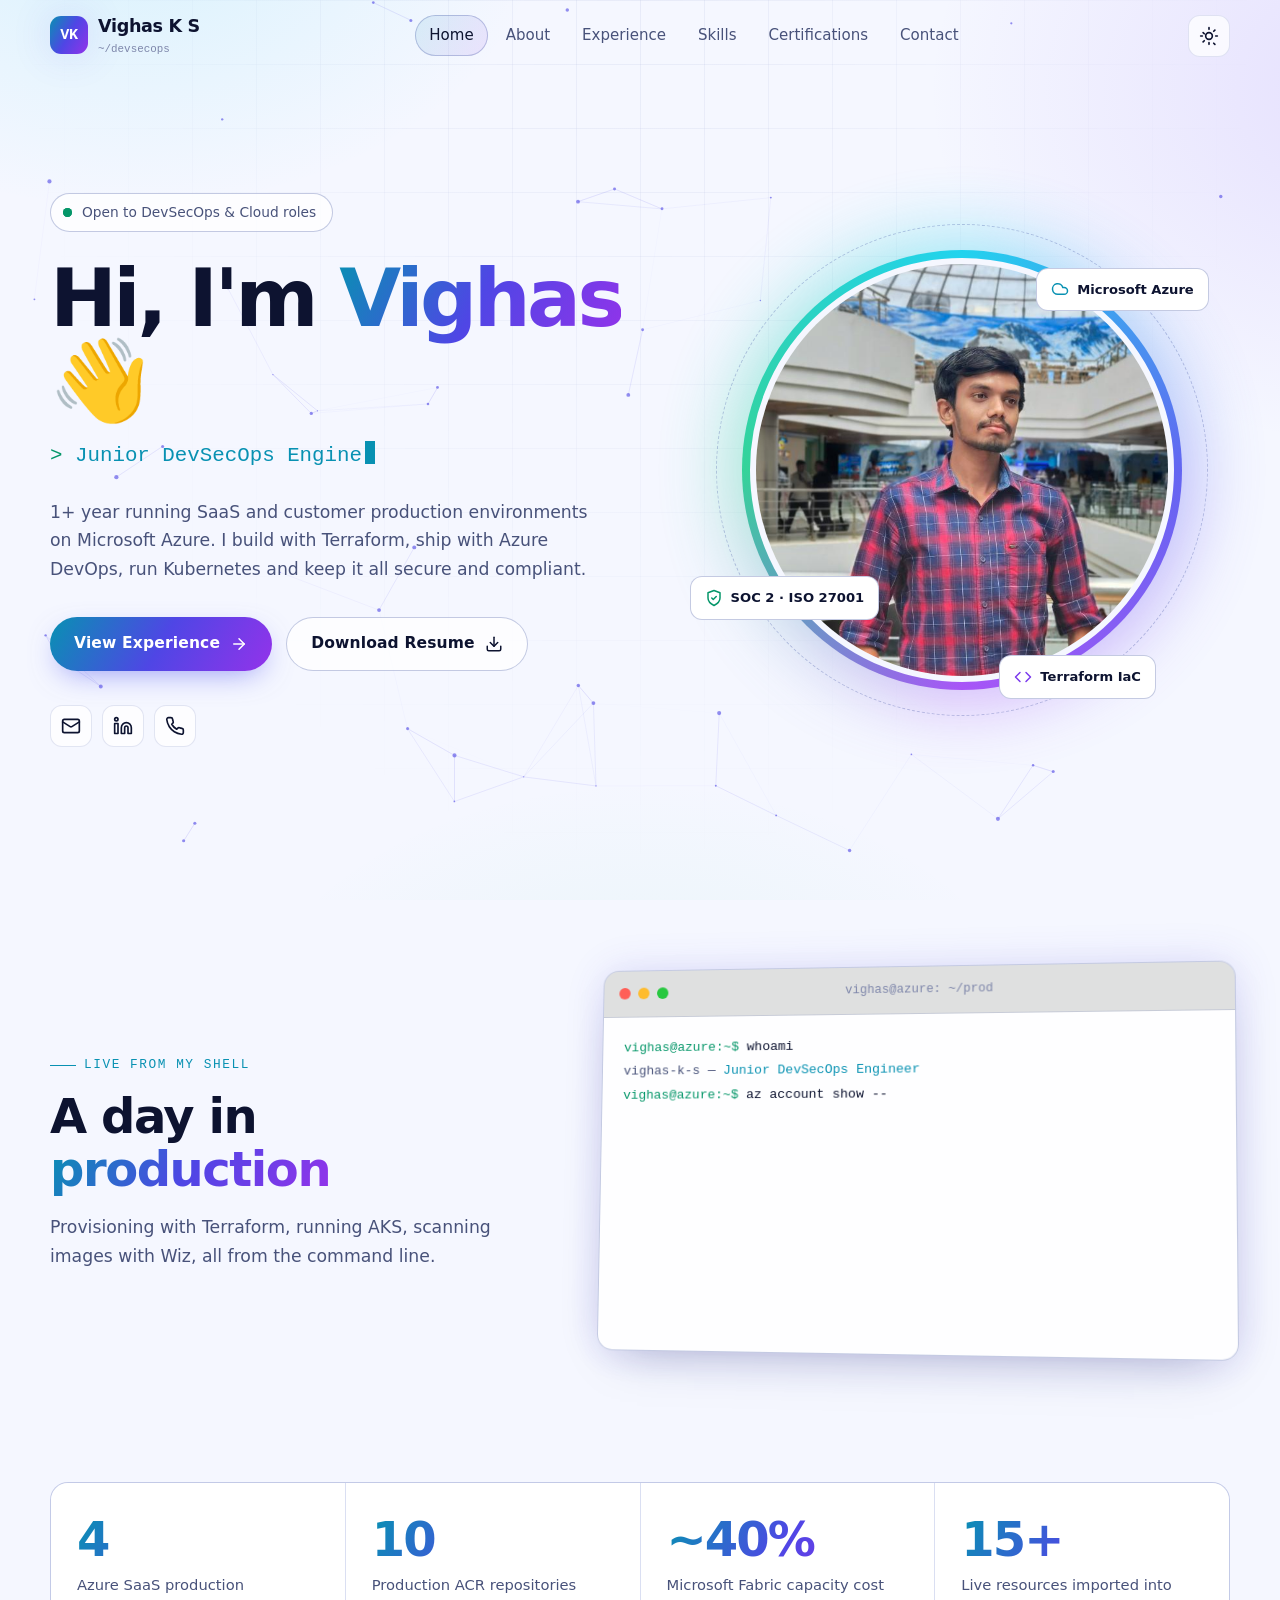
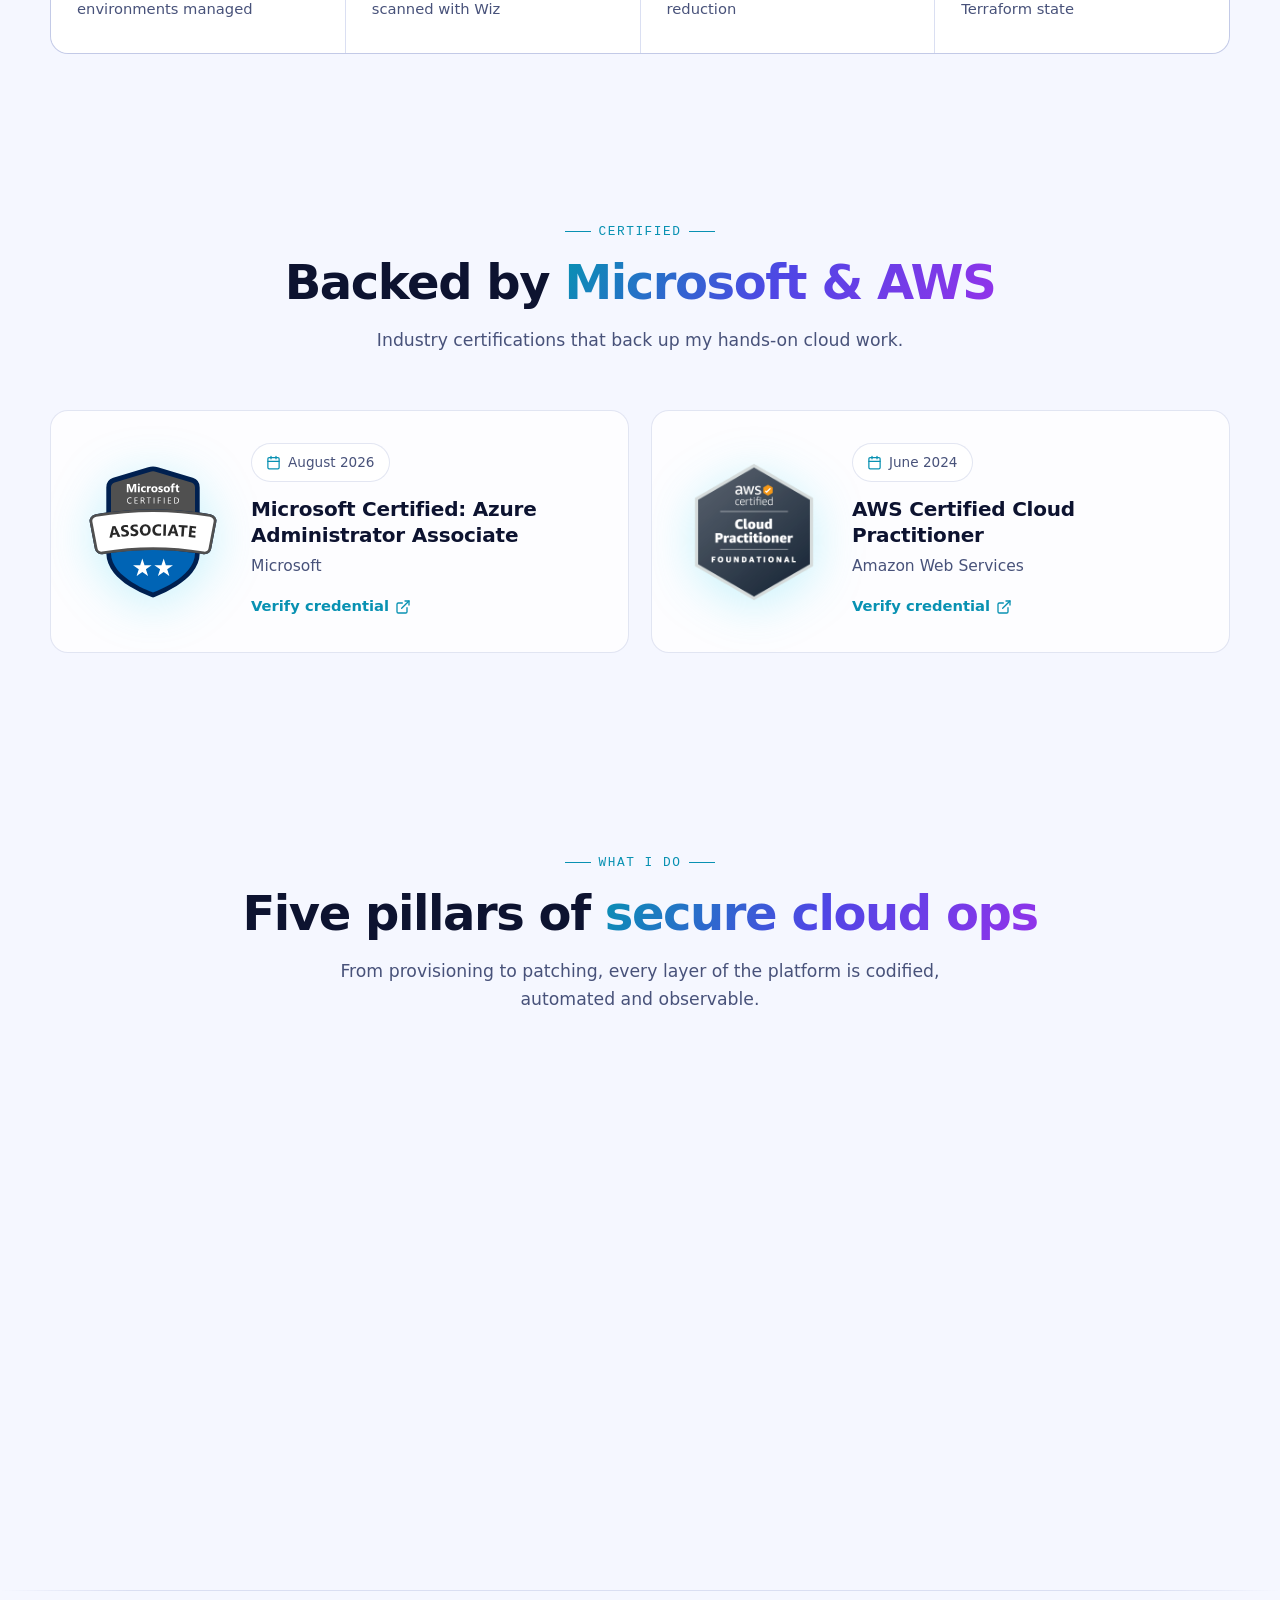
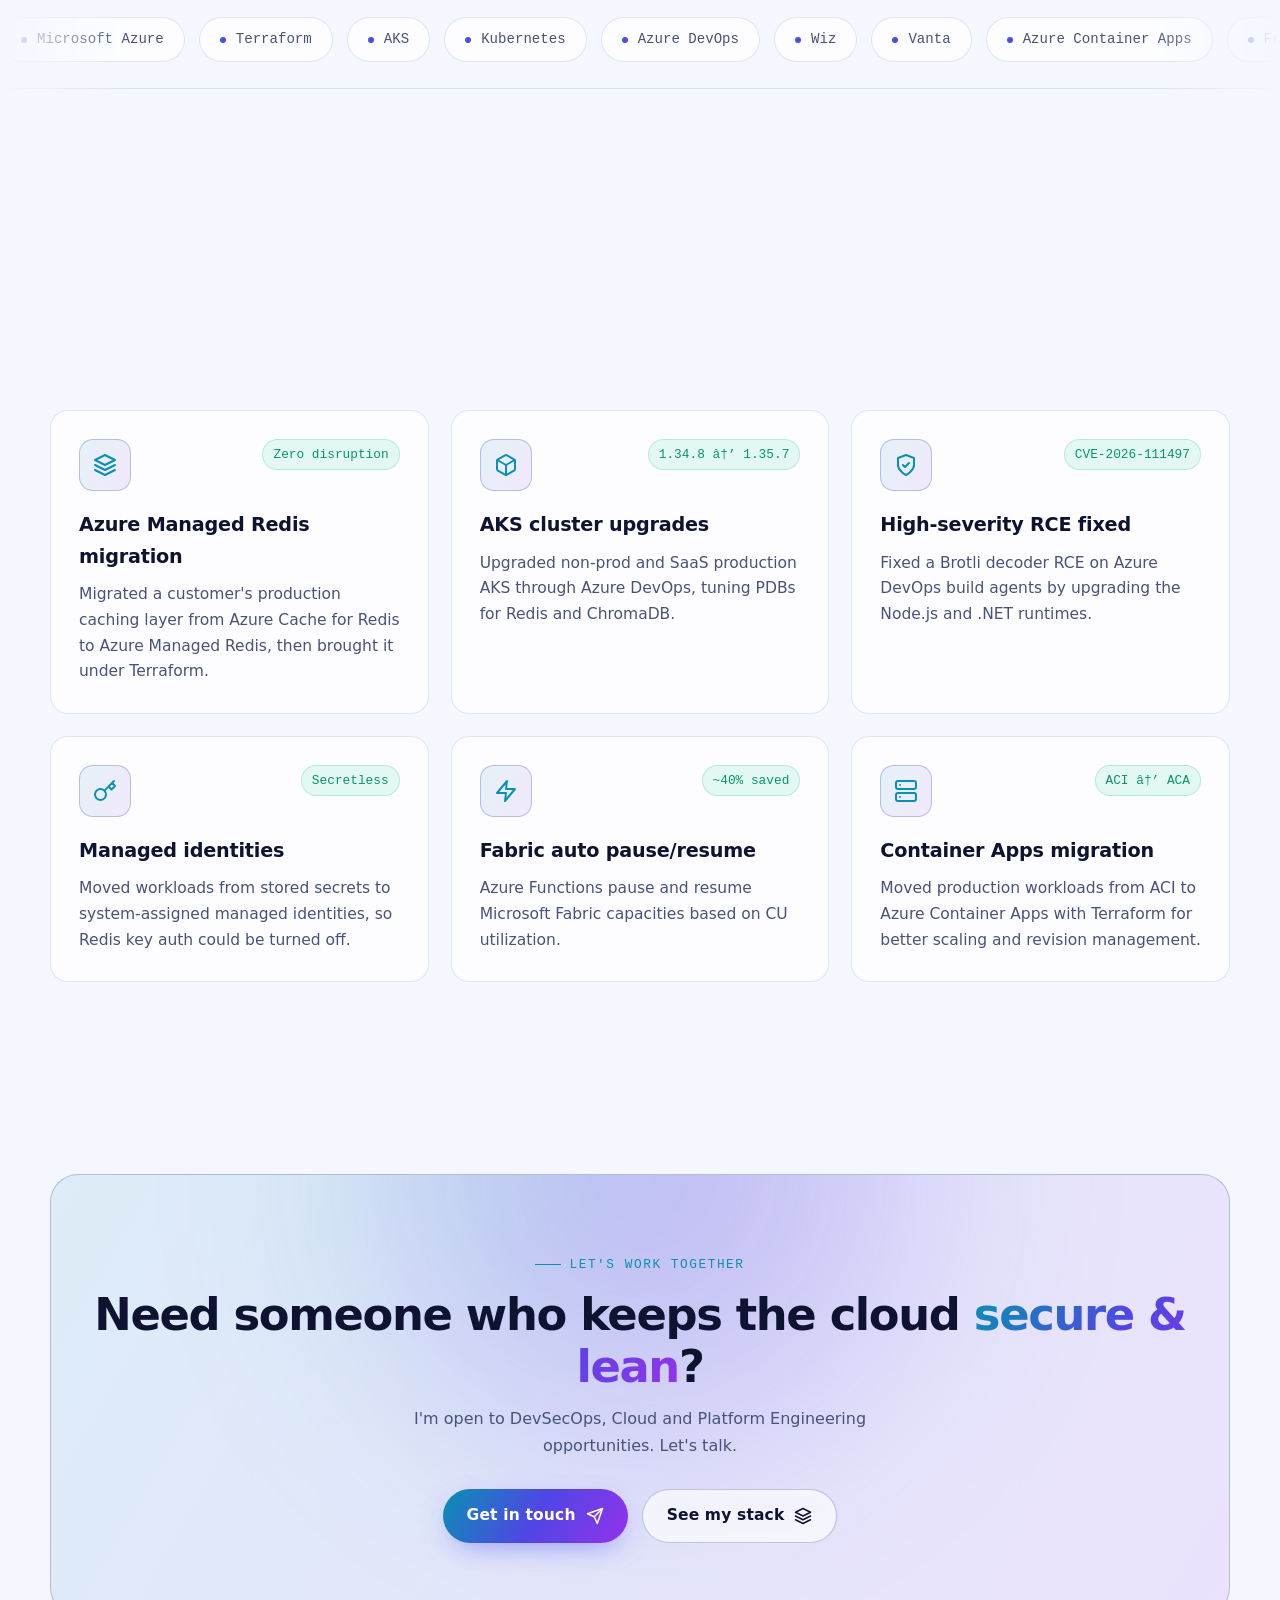
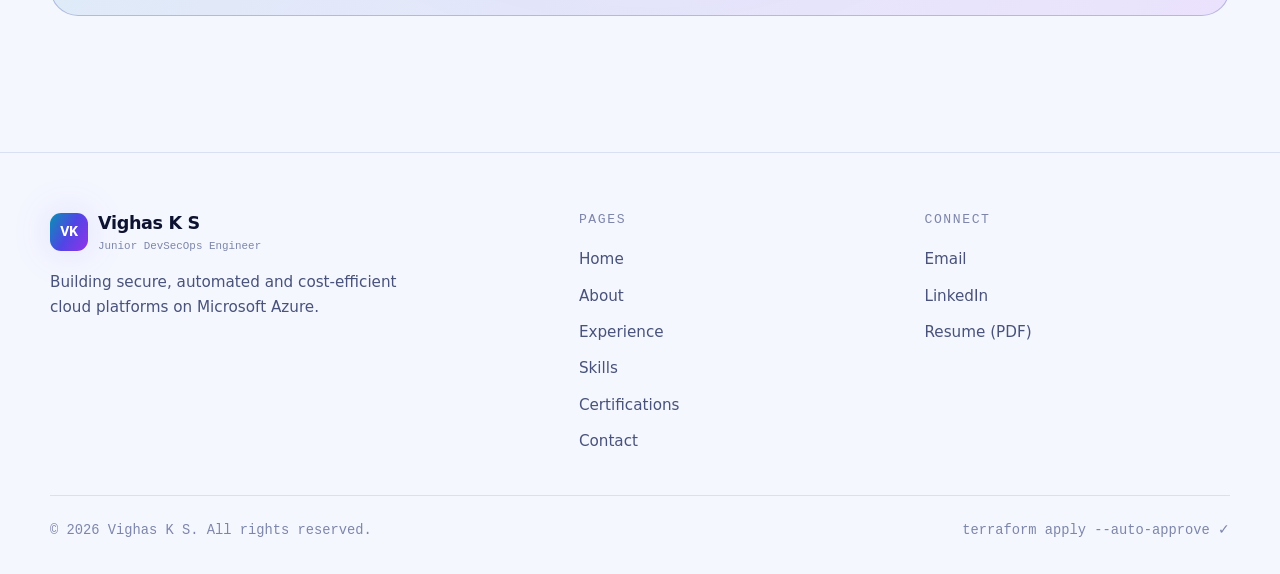
==== index.html @ 83aae2dc "Initial commit: DevSecOps portfolio with Sveltia CMS Multi-page static portfolio (HTML, CSS, vanilla" ====
<!DOCTYPE html>
<html lang="en" data-theme="dark">
<head>
  <meta charset="UTF-8">
  <meta name="viewport" content="width=device-width, initial-scale=1.0">
  <meta http-equiv="Content-Security-Policy" content="default-src 'self'; script-src 'self' 'unsafe-inline'; style-src 'self' 'unsafe-inline' https://fonts.googleapis.com; font-src https://fonts.gstatic.com; img-src 'self' data: https:; connect-src 'self'; form-action 'self'; base-uri 'self'">
  <title>Vighas K S | Junior DevSecOps Engineer</title>
  <meta name="description" content="Vighas K S, Junior DevSecOps Engineer specialising in Microsoft Azure, Terraform, AKS, Azure DevOps CI/CD and cloud security.">
  <meta property="og:title" content="Vighas K S | Junior DevSecOps Engineer">
  <meta property="og:description" content="Azure · Terraform · Kubernetes · DevSecOps. Secure, automated, cost-efficient cloud platforms.">
  <meta property="og:type" content="website">
  <meta property="og:url" content="https://vighas-portfolio.netlify.app/">
  <meta name="theme-color" content="#05070f">
  <link rel="icon" href="assets/img/favicon.svg" type="image/svg+xml">
  <script>(function(){var t;try{t=localStorage.getItem("theme");}catch(e){}if(!t){t=window.matchMedia("(prefers-color-scheme: light)").matches?"light":"dark";}document.documentElement.setAttribute("data-theme",t);})();</script>
  <link rel="preconnect" href="https://fonts.googleapis.com">
  <link rel="preconnect" href="https://fonts.gstatic.com" crossorigin>
  <link href="https://fonts.googleapis.com/css2?family=JetBrains+Mono:wght@400;500;700&family=Space+Grotesk:wght@400;500;600;700&display=swap" rel="stylesheet">
  <link rel="stylesheet" href="assets/css/style.css">
</head>
<body data-page="home">

  <main>
    <!-- HERO -->
    <section class="hero">
      <div class="container hero-grid">
        <div>
          <div class="status-pill reveal"><span class="pulse"></span>Open to DevSecOps &amp; Cloud roles</div>
          <h1 class="reveal" style="--d:.08s">Hi, I'm <span class="grad-text" id="hero-name">Vighas</span> <span class="wave">👋</span></h1>
          <div class="typed-line reveal" style="--d:.16s"><span class="prompt">&gt;</span> <span class="typed" id="typed"></span><span class="caret"></span></div>
          <p class="hero-text reveal" style="--d:.24s" id="hero-summary"></p>
          <div class="hero-cta reveal" style="--d:.32s">
            <a href="experience.html" class="btn btn-primary">View Experience <i data-icon="arrow"></i></a>
            <a href="#" id="hero-resume" class="btn btn-ghost" target="_blank" rel="noopener">Download Resume <i data-icon="download"></i></a>
          </div>
          <div class="socials reveal" style="--d:.4s" id="hero-socials"></div>
        </div>

        <div class="avatar-wrap reveal" style="--d:.2s">
          <div class="float-badge b1"><i data-icon="cloud"></i>Microsoft Azure</div>
          <div class="float-badge b2"><i data-icon="shield"></i>SOC 2 · ISO 27001</div>
          <div class="float-badge b3"><i data-icon="code"></i>Terraform IaC</div>
          <div class="avatar" id="avatar">
            <div class="avatar-ring"></div>
            <img id="hero-photo" src="assets/img/profile.png" alt="Photo of Vighas K S" width="480" height="480" fetchpriority="high">
            <span class="avatar-fallback" aria-hidden="true">VK</span>
          </div>
        </div>
      </div>
    </section>

    <!-- TERMINAL -->
    <section class="section-sm">
      <div class="container term-section">
        <div class="reveal">
          <span class="eyebrow">Live from my shell</span>
          <h2 class="section-title">A day in <span class="grad-text">production</span></h2>
          <p class="section-lead">Provisioning with Terraform, running AKS, scanning images with Wiz, all from the command line.</p>
        </div>
        <div class="terminal-wrap reveal" style="--d:.1s">
          <div class="terminal">
            <div class="term-bar"><span></span><span></span><span></span><em>vighas@azure: ~/prod</em></div>
            <div class="term-body" id="term-body" aria-label="Animated terminal showing DevSecOps commands"></div>
          </div>
        </div>
      </div>
    </section>

    <!-- STATS -->
    <section class="section-sm">
      <div class="container">
        <div class="stats" id="stats"></div>
      </div>
    </section>

    <!-- CERTIFICATIONS -->
    <section class="section" id="certified">
      <div class="container">
        <div class="section-head center reveal">
          <span class="eyebrow">Certified</span>
          <h2 class="section-title">Backed by <span class="grad-text">Microsoft &amp; AWS</span></h2>
          <p class="section-lead">Industry certifications that back up my hands-on cloud work.</p>
        </div>
        <div class="grid grid-2" id="home-certs"></div>
      </div>
    </section>

    <!-- WHAT I DO -->
    <section class="section">
      <div class="container">
        <div class="section-head center reveal">
          <span class="eyebrow">What I do</span>
          <h2 class="section-title">Five pillars of <span class="grad-text">secure cloud ops</span></h2>
          <p class="section-lead">From provisioning to patching, every layer of the platform is codified, automated and observable.</p>
        </div>
        <div class="grid grid-5" id="pillars"></div>
      </div>
    </section>

    <!-- MARQUEE -->
    <div class="marquee" aria-label="Technologies I work with"><div class="marquee-track" id="marquee"></div></div>

    <!-- HIGHLIGHTS -->
    <section class="section">
      <div class="container">
        <div class="section-head reveal">
          <span class="eyebrow">Featured work</span>
          <h2 class="section-title">Production wins, <span class="grad-text">shipped safely</span></h2>
          <p class="section-lead">A few of the migrations, upgrades and security improvements I've delivered in production.</p>
        </div>
        <div class="grid grid-3" id="highlights"></div>
      </div>
    </section>

    <!-- CTA -->
    <section class="section">
      <div class="container">
        <div class="cta reveal">
          <span class="eyebrow">Let's work together</span>
          <h2>Need someone who keeps the cloud <span class="grad-text">secure &amp; lean</span>?</h2>
          <p>I'm open to DevSecOps, Cloud and Platform Engineering opportunities. Let's talk.</p>
          <div class="hero-cta">
            <a href="contact.html" class="btn btn-primary">Get in touch <i data-icon="send"></i></a>
            <a href="skills.html" class="btn btn-ghost">See my stack <i data-icon="layers"></i></a>
          </div>
        </div>
      </div>
    </section>
  </main>
  <script src="assets/js/main.js"></script>
</body>
</html>
---- assets/css/style.css ----
/* =========================================================
   Vighas K S — Portfolio
   Theme tokens, layout, components, animations
   ========================================================= */

:root {
  --bg: #05070f;
  --bg-2: #0a0f1f;
  --surface: rgba(17, 24, 45, 0.6);
  --surface-solid: #0e1529;
  --surface-hover: rgba(28, 38, 68, 0.75);
  --border: rgba(120, 150, 255, 0.14);
  --border-strong: rgba(120, 150, 255, 0.3);
  --text: #e8ecff;
  --text-dim: #9aa6c9;
  --text-faint: #66729a;
  --primary: #22d3ee;
  --secondary: #8b5cf6;
  --accent: #34d399;
  --warn: #fbbf24;
  --danger: #f87171;
  --grad: linear-gradient(120deg, #22d3ee 0%, #6366f1 50%, #a855f7 100%);
  --grad-soft: linear-gradient(120deg, rgba(34, 211, 238, 0.16), rgba(168, 85, 247, 0.16));
  --glow: 0 0 40px rgba(34, 211, 238, 0.25);
  --shadow: 0 20px 60px -20px rgba(0, 0, 0, 0.6);
  --radius: 18px;
  --radius-sm: 10px;
  --nav-h: 72px;
  --font: "Space Grotesk", system-ui, -apple-system, "Segoe UI", sans-serif;
  --mono: "JetBrains Mono", ui-monospace, "Cascadia Code", Consolas, monospace;
  --ease: cubic-bezier(0.22, 1, 0.36, 1);
  color-scheme: dark;
}

:root[data-theme="light"] {
  --bg: #f5f7ff;
  --bg-2: #eaeefc;
  --surface: rgba(255, 255, 255, 0.75);
  --surface-solid: #ffffff;
  --surface-hover: rgba(255, 255, 255, 0.95);
  --border: rgba(60, 80, 160, 0.14);
  --border-strong: rgba(60, 80, 160, 0.3);
  --text: #0d1330;
  --text-dim: #48527a;
  --text-faint: #7d86aa;
  --primary: #0891b2;
  --secondary: #7c3aed;
  --accent: #059669;
  --grad: linear-gradient(120deg, #0891b2 0%, #4f46e5 50%, #9333ea 100%);
  --grad-soft: linear-gradient(120deg, rgba(8, 145, 178, 0.1), rgba(147, 51, 234, 0.1));
  --glow: 0 0 40px rgba(79, 70, 229, 0.15);
  --shadow: 0 20px 50px -25px rgba(30, 40, 90, 0.35);
  color-scheme: light;
}

/* ---------- Reset ---------- */
*, *::before, *::after { box-sizing: border-box; margin: 0; padding: 0; }
html { scroll-behavior: smooth; -webkit-text-size-adjust: 100%; }
body {
  font-family: var(--font);
  background: var(--bg);
  color: var(--text);
  line-height: 1.65;
  min-height: 100vh;
  overflow-x: hidden;
  -webkit-font-smoothing: antialiased;
  transition: background 0.4s var(--ease), color 0.4s var(--ease);
}
img, svg { display: block; max-width: 100%; }
a { color: inherit; text-decoration: none; }
button, input, textarea { font: inherit; color: inherit; }
button { cursor: pointer; border: none; background: none; }
::selection { background: var(--primary); color: #001018; }
:focus-visible { outline: 2px solid var(--primary); outline-offset: 3px; border-radius: 6px; }

/* ---------- Background layers ---------- */
#bg-canvas {
  position: fixed; inset: 0; z-index: -2;
  width: 100%; height: 100%;
  pointer-events: none;
}
.bg-glow {
  position: fixed; inset: 0; z-index: -3; pointer-events: none;
  background:
    radial-gradient(700px 500px at 10% -10%, rgba(34, 211, 238, 0.14), transparent 60%),
    radial-gradient(800px 600px at 110% 10%, rgba(139, 92, 246, 0.16), transparent 60%),
    radial-gradient(700px 500px at 50% 120%, rgba(52, 211, 153, 0.08), transparent 60%),
    var(--bg);
}
.bg-grid {
  position: fixed; inset: 0; z-index: -2; pointer-events: none;
  background-image:
    linear-gradient(var(--border) 1px, transparent 1px),
    linear-gradient(90deg, var(--border) 1px, transparent 1px);
  background-size: 64px 64px;
  mask-image: radial-gradient(ellipse at 50% 0%, #000 0%, transparent 70%);
  -webkit-mask-image: radial-gradient(ellipse at 50% 0%, #000 0%, transparent 70%);
  opacity: 0.5;
}

/* ---------- Utilities ---------- */
.container { width: min(1180px, 100% - 32px); margin-inline: auto; }
.grad-text {
  background: var(--grad);
  -webkit-background-clip: text; background-clip: text;
  -webkit-text-fill-color: transparent; color: transparent;
}
.mono { font-family: var(--mono); }
.sr-only { position: absolute; width: 1px; height: 1px; overflow: hidden; clip: rect(0 0 0 0); white-space: nowrap; }
.icon { width: 1.2em; height: 1.2em; flex-shrink: 0; }

/* ---------- Scroll progress ---------- */
.progress {
  position: fixed; top: 0; left: 0; height: 3px; width: 0;
  background: var(--grad); z-index: 1001;
  box-shadow: 0 0 12px var(--primary);
}

/* ---------- Header / Nav ---------- */
.site-header {
  position: fixed; top: 0; left: 0; right: 0; z-index: 1000;
  height: var(--nav-h);
  transition: background 0.3s, backdrop-filter 0.3s, border-color 0.3s;
  border-bottom: 1px solid transparent;
}
.site-header.scrolled {
  background: color-mix(in srgb, var(--bg) 72%, transparent);
  backdrop-filter: blur(16px) saturate(160%);
  -webkit-backdrop-filter: blur(16px) saturate(160%);
  border-bottom-color: var(--border);
}
.nav { height: 100%; display: flex; align-items: center; justify-content: space-between; gap: 16px; }
.logo { display: flex; align-items: center; gap: 10px; font-weight: 700; font-size: 1.1rem; letter-spacing: -0.02em; }
.logo-mark {
  width: 38px; height: 38px; border-radius: 11px;
  display: grid; place-items: center;
  background: var(--grad); color: #fff;
  font-family: var(--mono); font-size: 0.95rem; font-weight: 700;
  box-shadow: var(--glow);
}
.logo small { display: block; font-family: var(--mono); font-size: 0.68rem; color: var(--text-faint); font-weight: 400; letter-spacing: 0; }
.nav-links { display: flex; align-items: center; gap: 4px; list-style: none; }
.nav-links a {
  position: relative; display: block;
  padding: 8px 14px; border-radius: 999px;
  font-size: 0.94rem; color: var(--text-dim);
  transition: color 0.25s, background 0.25s;
}
.nav-links a:hover { color: var(--text); background: var(--surface); }
.nav-links a.active { color: var(--text); background: var(--grad-soft); box-shadow: inset 0 0 0 1px var(--border-strong); }
.nav-actions { display: flex; align-items: center; gap: 8px; }
.icon-btn {
  width: 42px; height: 42px; border-radius: 12px;
  display: grid; place-items: center;
  background: var(--surface); border: 1px solid var(--border);
  color: var(--text); transition: transform 0.25s var(--ease), border-color 0.25s;
}
.icon-btn:hover { transform: translateY(-2px); border-color: var(--border-strong); }
.icon-btn .icon { width: 20px; height: 20px; }
.theme-toggle .sun { display: none; }
:root[data-theme="light"] .theme-toggle .sun { display: block; }
:root[data-theme="light"] .theme-toggle .moon { display: none; }
.menu-toggle { display: none; }

/* ---------- Buttons ---------- */
.btn {
  position: relative; display: inline-flex; align-items: center; gap: 10px;
  padding: 13px 24px; border-radius: 999px;
  font-weight: 600; font-size: 0.97rem; letter-spacing: 0.01em;
  transition: transform 0.3s var(--ease), box-shadow 0.3s, background 0.3s, border-color 0.3s;
  overflow: hidden; isolation: isolate; white-space: nowrap;
}
.btn .icon { width: 18px; height: 18px; transition: transform 0.3s var(--ease); }
.btn:hover .icon { transform: translateX(3px); }
.btn-primary { background: var(--grad); color: #fff; box-shadow: 0 10px 30px -10px rgba(99, 102, 241, 0.7); }
.btn-primary::after {
  content: ""; position: absolute; inset: 0; z-index: -1;
  background: linear-gradient(120deg, transparent 30%, rgba(255, 255, 255, 0.35) 50%, transparent 70%);
  transform: translateX(-100%); transition: transform 0.7s var(--ease);
}
.btn-primary:hover { transform: translateY(-3px); box-shadow: 0 16px 40px -12px rgba(99, 102, 241, 0.9); }
.btn-primary:hover::after { transform: translateX(100%); }
.btn-ghost { background: var(--surface); border: 1px solid var(--border-strong); color: var(--text); backdrop-filter: blur(10px); }
.btn-ghost:hover { transform: translateY(-3px); border-color: var(--primary); }

/* ---------- Sections ---------- */
main { padding-top: var(--nav-h); }
.section { padding: 96px 0; position: relative; }
.section-sm { padding: 64px 0; }
.eyebrow {
  display: inline-flex; align-items: center; gap: 8px;
  font-family: var(--mono); font-size: 0.8rem; letter-spacing: 0.12em; text-transform: uppercase;
  color: var(--primary); margin-bottom: 14px;
}
.eyebrow::before { content: ""; width: 26px; height: 1px; background: currentColor; }
.section-title { font-size: clamp(2rem, 4.5vw, 3rem); line-height: 1.12; letter-spacing: -0.03em; font-weight: 700; margin-bottom: 16px; }
.section-lead { color: var(--text-dim); font-size: 1.08rem; max-width: 640px; }
.section-head { margin-bottom: 56px; }
.section-head.center { text-align: center; }
.section-head.center .section-lead { margin-inline: auto; }
.section-head.center .eyebrow::after { content: ""; width: 26px; height: 1px; background: currentColor; }

/* ---------- Page hero (inner pages) ---------- */
.page-hero { padding: 88px 0 40px; position: relative; }
.page-hero h1 { font-size: clamp(2.4rem, 6vw, 4.2rem); line-height: 1.05; letter-spacing: -0.04em; margin-bottom: 18px; }
.page-hero p { color: var(--text-dim); font-size: 1.12rem; max-width: 680px; }
.breadcrumb { font-family: var(--mono); font-size: 0.82rem; color: var(--text-faint); margin-bottom: 22px; display: flex; gap: 8px; align-items: center; }
.breadcrumb a:hover { color: var(--primary); }

/* ---------- Cards ---------- */
.card {
  position: relative;
  background: var(--surface);
  border: 1px solid var(--border);
  border-radius: var(--radius);
  padding: 28px;
  backdrop-filter: blur(14px);
  -webkit-backdrop-filter: blur(14px);
  transition: transform 0.4s var(--ease), border-color 0.4s, background 0.4s, box-shadow 0.4s;
  overflow: hidden;
}
.card::before {
  /* cursor spotlight */
  content: ""; position: absolute; inset: 0; pointer-events: none; opacity: 0;
  background: radial-gradient(400px circle at var(--mx, 50%) var(--my, 50%), rgba(34, 211, 238, 0.12), transparent 45%);
  transition: opacity 0.4s;
}
.card:hover::before { opacity: 1; }
.card.lift:hover { transform: translateY(-6px); border-color: var(--border-strong); box-shadow: var(--shadow); }
.card-icon {
  width: 52px; height: 52px; border-radius: 14px;
  display: grid; place-items: center;
  background: var(--grad-soft); border: 1px solid var(--border-strong);
  color: var(--primary); margin-bottom: 20px;
}
.card-icon .icon { width: 24px; height: 24px; }
.card h3 { font-size: 1.2rem; letter-spacing: -0.01em; margin-bottom: 10px; }
.card p { color: var(--text-dim); font-size: 0.97rem; }

.grid { display: grid; gap: 22px; }
.grid-2 { grid-template-columns: repeat(2, 1fr); }
.grid-3 { grid-template-columns: repeat(3, 1fr); }
.grid-4 { grid-template-columns: repeat(4, 1fr); }
.grid-5 { grid-template-columns: repeat(5, 1fr); }

/* ---------- Home hero ---------- */
.hero { min-height: calc(100vh - var(--nav-h)); display: flex; align-items: center; padding: 48px 0 80px; }
.hero-grid { display: grid; grid-template-columns: 1.1fr 1fr; gap: 56px; align-items: center; }
.status-pill {
  display: inline-flex; align-items: center; gap: 10px;
  padding: 7px 16px 7px 12px; border-radius: 999px;
  background: var(--surface); border: 1px solid var(--border-strong);
  font-size: 0.86rem; color: var(--text-dim); margin-bottom: 26px;
}
.pulse { position: relative; width: 9px; height: 9px; border-radius: 50%; background: var(--accent); }
.pulse::after {
  content: ""; position: absolute; inset: 0; border-radius: 50%; background: var(--accent);
  animation: pulse 2s ease-out infinite;
}
@keyframes pulse { to { transform: scale(3); opacity: 0; } }
.hero h1 { font-size: clamp(2.6rem, 6.4vw, 5rem); line-height: 1.02; letter-spacing: -0.045em; font-weight: 700; margin-bottom: 18px; }
.hero h1 .wave { display: inline-block; animation: wave 2.4s ease-in-out infinite; transform-origin: 70% 70%; }
@keyframes wave { 0%, 60%, 100% { transform: rotate(0); } 10%, 30% { transform: rotate(14deg); } 20% { transform: rotate(-8deg); } 40% { transform: rotate(-4deg); } 50% { transform: rotate(10deg); } }
.typed-line { font-family: var(--mono); font-size: clamp(1rem, 2.2vw, 1.3rem); color: var(--text-dim); margin-bottom: 24px; min-height: 1.6em; }
.typed-line .prompt { color: var(--accent); }
.typed { color: var(--primary); }
.caret { display: inline-block; width: 10px; height: 1.1em; background: var(--primary); vertical-align: -0.15em; margin-left: 3px; animation: blink 1s steps(1) infinite; }
@keyframes blink { 50% { opacity: 0; } }
.hero-text { color: var(--text-dim); font-size: 1.08rem; max-width: 560px; margin-bottom: 34px; }
.hero-cta { display: flex; flex-wrap: wrap; gap: 14px; margin-bottom: 34px; }
.socials { display: flex; gap: 10px; }

/* Terminal */
.terminal-wrap { position: relative; }
.terminal {
  position: relative; z-index: 1;
  background: color-mix(in srgb, var(--surface-solid) 88%, transparent);
  border: 1px solid var(--border-strong);
  border-radius: 16px;
  box-shadow: var(--shadow), var(--glow);
  overflow: hidden;
  backdrop-filter: blur(20px);
  transform: perspective(1200px) rotateY(-6deg) rotateX(3deg);
  transition: transform 0.6s var(--ease);
}
.terminal:hover { transform: perspective(1200px) rotateY(0) rotateX(0); }
.term-bar { display: flex; align-items: center; gap: 8px; padding: 13px 16px; border-bottom: 1px solid var(--border); background: rgba(0, 0, 0, 0.12); }
.term-bar span { width: 12px; height: 12px; border-radius: 50%; }
.term-bar span:nth-child(1) { background: #ff5f57; }
.term-bar span:nth-child(2) { background: #febc2e; }
.term-bar span:nth-child(3) { background: #28c840; }
.term-bar em { margin-left: auto; margin-right: auto; font-style: normal; font-family: var(--mono); font-size: 0.78rem; color: var(--text-faint); transform: translateX(-22px); }
.term-body { padding: 20px 22px 24px; font-family: var(--mono); font-size: 0.84rem; line-height: 1.85; min-height: 340px; }
.term-body .ln { white-space: pre-wrap; word-break: break-word; }
.term-body .cmd::before { content: "vighas@azure:~$ "; color: var(--accent); }
.term-body .out { color: var(--text-dim); }
.term-body .ok { color: var(--accent); }
.term-body .hl { color: var(--primary); }
.term-body .warn { color: var(--warn); }
.float-badge {
  position: absolute; z-index: 2;
  display: flex; align-items: center; gap: 8px;
  padding: 10px 14px; border-radius: 12px;
  background: var(--surface-solid); border: 1px solid var(--border-strong);
  font-size: 0.82rem; font-weight: 600; box-shadow: var(--shadow);
  animation: float 6s ease-in-out infinite;
}
.float-badge .icon { width: 18px; height: 18px; color: var(--primary); }
.float-badge.b1 { top: -22px; right: -14px; }
.float-badge.b2 { bottom: 40px; left: -36px; animation-delay: -2s; }
.float-badge.b3 { bottom: -22px; right: 30px; animation-delay: -4s; }
.float-badge.b2 .icon { color: var(--accent); }
.float-badge.b3 .icon { color: var(--secondary); }
@keyframes float { 0%, 100% { transform: translateY(0); } 50% { transform: translateY(-12px); } }

/* Profile photo */
.avatar-wrap { position: relative; width: min(440px, 100%); margin-inline: auto; }
.avatar { position: relative; aspect-ratio: 1; border-radius: 50%; padding: 8px; }
.avatar::before {
  /* dashed orbit */
  content: ""; position: absolute; inset: -26px; border-radius: 50%;
  border: 1px dashed var(--border-strong);
  animation: spin 50s linear infinite reverse;
}
.avatar-ring {
  position: absolute; inset: 0; border-radius: 50%;
  background: conic-gradient(from 0deg, #22d3ee, #6366f1, #a855f7, #34d399, #22d3ee);
  animation: spin 8s linear infinite;
}
.avatar-ring::after {
  content: ""; position: absolute; inset: -10px; border-radius: 50%; z-index: -1;
  background: inherit; filter: blur(36px); opacity: 0.45;
}
.avatar img, .avatar-fallback {
  position: relative; width: 100%; height: 100%; border-radius: 50%;
  object-fit: cover; object-position: center top;
  border: 6px solid var(--bg);
  background: radial-gradient(circle at 50% 30%, var(--surface-hover), var(--surface-solid));
}
.avatar-fallback {
  display: none; place-items: center;
  font-family: var(--mono); font-weight: 700; font-size: clamp(3rem, 9vw, 5.5rem);
  color: var(--primary);
}
.avatar.no-photo img { display: none; }
.avatar.no-photo .avatar-fallback { display: grid; }
.avatar-wrap .float-badge.b1 { top: 4%; right: -6%; bottom: auto; left: auto; }
.avatar-wrap .float-badge.b2 { bottom: 16%; left: -12%; top: auto; right: auto; }
.avatar-wrap .float-badge.b3 { bottom: -2%; right: 6%; top: auto; left: auto; }
@keyframes spin { to { transform: rotate(360deg); } }

.term-section { display: grid; grid-template-columns: 1fr 1.3fr; gap: 48px; align-items: center; }

.scroll-hint {
  position: absolute; left: 50%; bottom: 24px; transform: translateX(-50%);
  width: 26px; height: 42px; border: 2px solid var(--border-strong); border-radius: 14px;
}
.scroll-hint::after {
  content: ""; position: absolute; left: 50%; top: 8px; width: 4px; height: 8px; margin-left: -2px;
  border-radius: 2px; background: var(--primary); animation: scrollHint 1.8s ease-in-out infinite;
}
@keyframes scrollHint { 0% { opacity: 0; transform: translateY(0); } 40% { opacity: 1; } 100% { opacity: 0; transform: translateY(14px); } }

/* ---------- Stats ---------- */
.stats { display: grid; grid-template-columns: repeat(4, 1fr); gap: 1px; background: var(--border); border: 1px solid var(--border); border-radius: var(--radius); overflow: hidden; }
.stat { background: var(--surface-solid); padding: 32px 26px; text-align: left; transition: background 0.3s; }
.stat:hover { background: var(--surface-hover); }
.stat-value { font-size: clamp(2.2rem, 4vw, 3rem); font-weight: 700; letter-spacing: -0.04em; line-height: 1; margin-bottom: 10px; }
.stat-label { color: var(--text-dim); font-size: 0.92rem; }

/* ---------- Pillars ---------- */
.pillar { display: flex; flex-direction: column; }
.pillar .more { margin-top: auto; padding-top: 18px; display: inline-flex; align-items: center; gap: 6px; color: var(--primary); font-size: 0.9rem; font-weight: 600; }
.pillar .more .icon { width: 16px; height: 16px; transition: transform 0.3s var(--ease); }
.pillar:hover .more .icon { transform: translateX(4px); }

/* ---------- Highlights ---------- */
.highlight .metric {
  display: inline-block; font-family: var(--mono); font-size: 0.8rem;
  padding: 4px 10px; border-radius: 999px; margin-bottom: 14px;
  background: rgba(52, 211, 153, 0.12); color: var(--accent); border: 1px solid rgba(52, 211, 153, 0.3);
}
.highlight .hi-top { display: flex; justify-content: space-between; align-items: flex-start; gap: 12px; }
.highlight .card-icon { margin-bottom: 18px; }

/* ---------- Marquee ---------- */
.marquee { position: relative; overflow: hidden; padding: 26px 0; border-block: 1px solid var(--border); mask-image: linear-gradient(90deg, transparent, #000 10%, #000 90%, transparent); -webkit-mask-image: linear-gradient(90deg, transparent, #000 10%, #000 90%, transparent); }
.marquee-track { display: flex; gap: 14px; width: max-content; animation: marquee 40s linear infinite; }
.marquee:hover .marquee-track { animation-play-state: paused; }
.marquee-item { display: inline-flex; align-items: center; gap: 10px; padding: 10px 20px; border-radius: 999px; background: var(--surface); border: 1px solid var(--border); font-family: var(--mono); font-size: 0.88rem; color: var(--text-dim); white-space: nowrap; }
.marquee-item::before { content: ""; width: 6px; height: 6px; border-radius: 50%; background: var(--grad); }
@keyframes marquee { to { transform: translateX(-50%); } }

/* ---------- CTA ---------- */
.cta {
  position: relative; overflow: hidden; text-align: center;
  padding: 72px 32px; border-radius: 28px;
  background: var(--grad-soft); border: 1px solid var(--border-strong);
}
.cta::before {
  content: ""; position: absolute; width: 520px; height: 520px; border-radius: 50%;
  background: var(--grad); filter: blur(120px); opacity: 0.25; top: -260px; left: 50%; transform: translateX(-50%);
}
.cta > * { position: relative; }
.cta h2 { font-size: clamp(1.9rem, 4vw, 2.8rem); letter-spacing: -0.03em; line-height: 1.15; margin-bottom: 14px; }
.cta p { color: var(--text-dim); max-width: 560px; margin: 0 auto 30px; }
.cta .hero-cta { justify-content: center; margin-bottom: 0; }

/* ---------- About ---------- */
.about-grid { display: grid; grid-template-columns: 1.4fr 1fr; gap: 28px; align-items: start; }
.about-summary p { font-size: 1.12rem; color: var(--text-dim); line-height: 1.85; }
.about-summary p strong { color: var(--text); font-weight: 600; }
.facts { display: grid; gap: 4px; }
.fact { display: flex; align-items: center; gap: 14px; padding: 14px 0; border-bottom: 1px dashed var(--border); }
.fact:last-child { border-bottom: none; }
.fact .icon { width: 20px; height: 20px; color: var(--primary); }
.fact span { color: var(--text-faint); font-size: 0.85rem; min-width: 92px; font-family: var(--mono); }
.fact b { font-weight: 500; font-size: 0.97rem; word-break: break-word; }
.edu-card { display: grid; grid-template-columns: auto 1fr auto; gap: 28px; align-items: center; }
.edu-card h3 { font-size: 1.35rem; }
.edu-meta { color: var(--text-dim); display: flex; flex-wrap: wrap; gap: 6px 18px; margin-top: 6px; font-size: 0.95rem; }
.edu-meta span { display: inline-flex; align-items: center; gap: 6px; }
.edu-meta .icon { width: 16px; height: 16px; color: var(--primary); }
.ring { position: relative; width: 120px; height: 120px; }
.ring svg { width: 100%; height: 100%; transform: rotate(-90deg); }
.ring circle { fill: none; stroke-width: 9; }
.ring .track { stroke: var(--border); }
.ring .bar { stroke: url(#ringGrad); stroke-linecap: round; transition: stroke-dashoffset 1.8s var(--ease); }
.ring .ring-label { position: absolute; inset: 0; display: grid; place-content: center; text-align: center; }
.ring .ring-label b { font-size: 1.6rem; letter-spacing: -0.03em; line-height: 1; }
.ring .ring-label small { color: var(--text-faint); font-family: var(--mono); font-size: 0.7rem; margin-top: 4px; }

/* ---------- Experience ---------- */
.company-card { display: flex; flex-wrap: wrap; align-items: center; gap: 22px; justify-content: space-between; margin-bottom: 40px; }
.company-left { display: flex; align-items: center; gap: 20px; }
.company-logo { width: 68px; height: 68px; border-radius: 18px; display: grid; place-items: center; background: var(--grad); color: #fff; font-weight: 700; font-size: 1.5rem; box-shadow: var(--glow); }
.company-card h2 { font-size: 1.6rem; letter-spacing: -0.02em; line-height: 1.2; }
.company-card .role { color: var(--primary); font-weight: 600; }
.company-meta { display: flex; flex-wrap: wrap; gap: 10px; }
.chip {
  display: inline-flex; align-items: center; gap: 7px;
  padding: 7px 14px; border-radius: 999px;
  background: var(--surface); border: 1px solid var(--border);
  font-size: 0.85rem; color: var(--text-dim);
}
.chip .icon { width: 15px; height: 15px; color: var(--primary); }
.chip.live { color: var(--accent); border-color: rgba(52, 211, 153, 0.35); }

.filters { display: flex; flex-wrap: wrap; gap: 10px; margin-bottom: 40px; }
.filter-btn {
  display: inline-flex; align-items: center; gap: 8px;
  padding: 10px 18px; border-radius: 999px;
  background: var(--surface); border: 1px solid var(--border);
  color: var(--text-dim); font-size: 0.9rem; font-weight: 500;
  transition: all 0.3s var(--ease);
}
.filter-btn .icon { width: 16px; height: 16px; }
.filter-btn .count { font-family: var(--mono); font-size: 0.75rem; padding: 1px 7px; border-radius: 999px; background: var(--border); }
.filter-btn:hover { color: var(--text); border-color: var(--border-strong); }
.filter-btn.active { background: var(--grad); color: #fff; border-color: transparent; box-shadow: 0 8px 24px -10px rgba(99, 102, 241, 0.8); }
.filter-btn.active .count { background: rgba(255, 255, 255, 0.25); }

.job { margin-bottom: 56px; }
.job.hidden { display: none; }
.timeline { position: relative; padding-left: 36px; }
.timeline::before { content: ""; position: absolute; left: 11px; top: 6px; bottom: 6px; width: 2px; background: linear-gradient(var(--primary), var(--secondary), transparent); border-radius: 2px; }
.tl-group { position: relative; margin-bottom: 44px; transition: opacity 0.4s var(--ease), transform 0.4s var(--ease); }
.tl-group.hidden { display: none; }
.tl-dot { position: absolute; left: -36px; top: 4px; width: 24px; height: 24px; border-radius: 50%; display: grid; place-items: center; background: var(--bg); border: 2px solid var(--primary); box-shadow: 0 0 0 6px color-mix(in srgb, var(--primary) 12%, transparent); }
.tl-dot::after { content: ""; width: 8px; height: 8px; border-radius: 50%; background: var(--primary); }
.tl-head { display: flex; align-items: center; gap: 14px; margin-bottom: 20px; }
.tl-head .card-icon { margin: 0; width: 44px; height: 44px; }
.tl-head h3 { font-size: 1.3rem; letter-spacing: -0.02em; }
.tl-head small { display: block; font-family: var(--mono); color: var(--text-faint); font-size: 0.78rem; }
.tl-items { display: grid; gap: 14px; }
.tl-item { padding: 20px 22px; display: grid; grid-template-columns: auto 1fr; gap: 14px; }
.tl-item .check { width: 26px; height: 26px; border-radius: 8px; display: grid; place-items: center; background: rgba(52, 211, 153, 0.12); color: var(--accent); margin-top: 1px; }
.tl-item .check .icon { width: 15px; height: 15px; }
.tl-item p { color: var(--text-dim); font-size: 0.98rem; }
.tl-item p strong { color: var(--text); font-weight: 600; }
.tags { display: flex; flex-wrap: wrap; gap: 6px; margin-top: 12px; }
.tag { font-family: var(--mono); font-size: 0.74rem; padding: 3px 10px; border-radius: 6px; background: var(--grad-soft); color: var(--primary); border: 1px solid var(--border); }

/* ---------- Skills ---------- */
.search-box { position: relative; max-width: 460px; margin-bottom: 40px; }
.search-box .icon { position: absolute; left: 18px; top: 50%; transform: translateY(-50%); width: 18px; height: 18px; color: var(--text-faint); }
.search-box input {
  width: 100%; padding: 15px 18px 15px 50px; border-radius: 999px;
  background: var(--surface); border: 1px solid var(--border-strong);
  outline: none; transition: border-color 0.3s, box-shadow 0.3s;
}
.search-box input:focus { border-color: var(--primary); box-shadow: 0 0 0 4px color-mix(in srgb, var(--primary) 18%, transparent); }
.search-box input::placeholder { color: var(--text-faint); }
.skills-grid { columns: 3 320px; column-gap: 22px; }
.skill-card { break-inside: avoid; margin-bottom: 22px; display: block; }
.skill-card.hidden { display: none; }
.skill-card .sk-head { display: flex; align-items: center; justify-content: space-between; gap: 12px; margin-bottom: 18px; }
.skill-card .sk-head > div { display: flex; align-items: center; gap: 14px; }
.skill-card .card-icon { margin: 0; width: 46px; height: 46px; }
.skill-card h3 { margin: 0; font-size: 1.1rem; }
.skill-card .sk-count { font-family: var(--mono); font-size: 0.78rem; color: var(--text-faint); }
.skill-chips { display: flex; flex-wrap: wrap; gap: 8px; }
.skill-chip {
  padding: 8px 14px; border-radius: 10px; font-size: 0.88rem;
  background: color-mix(in srgb, var(--surface-solid) 70%, transparent);
  border: 1px solid var(--border); transition: all 0.25s var(--ease);
}
.skill-chip:hover { border-color: var(--primary); color: var(--primary); transform: translateY(-2px); }
.skill-chip.match { border-color: var(--primary); background: var(--grad-soft); color: var(--primary); }
.no-results { display: none; text-align: center; color: var(--text-dim); padding: 40px 0; }
.no-results.show { display: block; }

.pipeline { display: grid; grid-template-columns: repeat(6, 1fr); gap: 0; position: relative; }
.pipeline::before { content: ""; position: absolute; top: 38px; left: 8%; right: 8%; height: 2px; background: var(--border-strong); }
.pipeline::after { content: ""; position: absolute; top: 38px; left: 8%; height: 2px; width: 0; background: var(--grad); box-shadow: 0 0 12px var(--primary); transition: width 2.4s var(--ease); }
.pipeline.in::after { width: 84%; }
.stage { position: relative; text-align: center; padding: 0 8px; }
.stage-node {
  position: relative; z-index: 1;
  width: 76px; height: 76px; margin: 0 auto 16px; border-radius: 22px;
  display: grid; place-items: center;
  background: var(--surface-solid); border: 1px solid var(--border-strong);
  color: var(--primary); transition: transform 0.4s var(--ease), box-shadow 0.4s;
}
.stage:hover .stage-node { transform: translateY(-6px) rotate(-4deg); box-shadow: var(--glow); }
.stage-node .icon { width: 30px; height: 30px; }
.stage-node span { position: absolute; top: -8px; right: -8px; font-family: var(--mono); font-size: 0.7rem; width: 24px; height: 24px; border-radius: 50%; display: grid; place-items: center; background: var(--grad); color: #fff; }
.stage h4 { font-size: 1.02rem; margin-bottom: 8px; }
.stage ul { list-style: none; display: grid; gap: 4px; }
.stage li { font-family: var(--mono); font-size: 0.76rem; color: var(--text-dim); }

/* ---------- Certifications ---------- */
.cert-card { display: flex; flex-direction: column; gap: 22px; padding: 32px; }
.cert-top { display: flex; align-items: center; gap: 20px; }
.badge {
  position: relative; width: 92px; height: 92px; flex-shrink: 0;
  display: grid; place-items: center; text-align: center;
  clip-path: polygon(50% 0, 93% 25%, 93% 75%, 50% 100%, 7% 75%, 7% 25%);
  color: #fff; font-weight: 700; font-family: var(--mono); font-size: 0.82rem; line-height: 1.2;
}
.badge.azure { background: linear-gradient(135deg, #0078d4, #50e6ff); }
.badge.aws { background: linear-gradient(135deg, #ff9900, #f7c75b); color: #1b1300; }
.badge.other { background: var(--grad); }
.badge small { display: block; font-size: 0.6rem; font-weight: 500; opacity: 0.9; }
.badge-media { position: relative; width: 92px; height: 92px; flex-shrink: 0; display: grid; place-items: center; }
.badge-media img { width: 100%; height: 100%; object-fit: contain; filter: drop-shadow(0 8px 24px rgba(34, 211, 238, 0.25)); transition: transform 0.5s var(--ease); }
.badge-media .badge { display: none; }
.badge-media.no-img img { display: none; }
.badge-media.no-img .badge { display: grid; }
.card:hover .badge-media img { transform: translateY(-4px) rotate(-3deg) scale(1.04); }

.home-cert { display: grid; grid-template-columns: auto 1fr; gap: 28px; align-items: center; padding: 32px; }
.home-cert .badge-media, .home-cert .badge { width: 140px; height: 140px; }
.home-cert .badge { font-size: 1.05rem; }
.home-cert h3 { font-size: 1.25rem; line-height: 1.3; margin: 14px 0 6px; }
.home-cert p { margin-bottom: 14px; }

.cert-card h3 { font-size: 1.25rem; line-height: 1.3; margin-bottom: 6px; }
.cert-card .issuer { color: var(--text-dim); font-size: 0.95rem; }
.cert-foot { display: flex; align-items: center; justify-content: space-between; flex-wrap: wrap; gap: 12px; padding-top: 20px; border-top: 1px dashed var(--border); }
.verify-link { display: inline-flex; align-items: center; gap: 6px; color: var(--primary); font-weight: 600; font-size: 0.92rem; }
.verify-link .icon { width: 16px; height: 16px; }
.verify-link:hover { text-decoration: underline; text-underline-offset: 4px; }

/* ---------- Contact ---------- */
.contact-grid { display: grid; grid-template-columns: 1fr 1.25fr; gap: 28px; align-items: start; }
.contact-list { display: grid; gap: 14px; }
.contact-item { display: flex; align-items: center; gap: 16px; padding: 20px 22px; }
.contact-item .card-icon { margin: 0; width: 48px; height: 48px; }
.contact-item span { display: block; font-family: var(--mono); font-size: 0.78rem; color: var(--text-faint); }
.contact-item b { font-weight: 600; word-break: break-word; }
.contact-item .copy-btn { margin-left: auto; }
.form { display: grid; gap: 18px; }
.form-row { display: grid; grid-template-columns: 1fr 1fr; gap: 18px; }
.field { display: grid; gap: 8px; }
.field label { font-size: 0.88rem; font-weight: 500; color: var(--text-dim); }
.field input, .field textarea {
  width: 100%; padding: 14px 16px; border-radius: 12px;
  background: color-mix(in srgb, var(--surface-solid) 70%, transparent);
  border: 1px solid var(--border-strong); outline: none;
  transition: border-color 0.3s, box-shadow 0.3s;
}
.field textarea { min-height: 150px; resize: vertical; }
.field input:focus, .field textarea:focus { border-color: var(--primary); box-shadow: 0 0 0 4px color-mix(in srgb, var(--primary) 18%, transparent); }
.hidden-field { display: none; }
.form .btn { justify-self: start; }
.form .btn[disabled] { opacity: 0.6; pointer-events: none; }

/* ---------- Toast ---------- */
.toast {
  position: fixed; left: 50%; bottom: 28px; z-index: 2000;
  transform: translate(-50%, calc(100% + 60px));
  visibility: hidden;
  display: flex; align-items: center; gap: 10px;
  padding: 14px 22px; border-radius: 14px;
  background: var(--surface-solid); border: 1px solid var(--border-strong);
  box-shadow: var(--shadow); font-weight: 500;
  transition: transform 0.5s var(--ease), visibility 0.5s;
  max-width: calc(100% - 32px);
}
.toast.show { transform: translate(-50%, 0); visibility: visible; }
.toast .icon { color: var(--accent); width: 20px; height: 20px; }
.toast.error .icon { color: var(--danger); }

/* ---------- Footer ---------- */
.site-footer { border-top: 1px solid var(--border); padding: 56px 0 32px; margin-top: 40px; }
.footer-grid { display: grid; grid-template-columns: 1.6fr 1fr 1fr; gap: 40px; margin-bottom: 40px; }
.footer-grid p { color: var(--text-dim); font-size: 0.95rem; margin-top: 14px; max-width: 360px; }
.footer-grid h4 { font-size: 0.82rem; font-family: var(--mono); text-transform: uppercase; letter-spacing: 0.12em; color: var(--text-faint); margin-bottom: 16px; font-weight: 500; }
.footer-grid ul { list-style: none; display: grid; gap: 10px; }
.footer-grid ul a { color: var(--text-dim); font-size: 0.95rem; transition: color 0.2s; }
.footer-grid ul a:hover { color: var(--primary); }
.footer-bottom { display: flex; justify-content: space-between; flex-wrap: wrap; gap: 12px; padding-top: 24px; border-top: 1px solid var(--border); color: var(--text-faint); font-size: 0.86rem; font-family: var(--mono); }

/* ---------- Back to top ---------- */
.to-top { position: fixed; right: 22px; bottom: 22px; z-index: 900; opacity: 0; pointer-events: none; transform: translateY(16px); transition: all 0.4s var(--ease); background: var(--grad); color: #fff; border: none; }
.to-top.show { opacity: 1; pointer-events: auto; transform: none; }

/* ---------- 404 ---------- */
.notfound { min-height: calc(100vh - var(--nav-h) - 200px); display: grid; place-items: center; text-align: center; padding: 60px 0; }
.notfound h1 { font-size: clamp(5rem, 18vw, 10rem); line-height: 1; letter-spacing: -0.06em; }
.notfound p { color: var(--text-dim); margin: 12px 0 28px; font-family: var(--mono); }

/* ---------- Reveal animations ---------- */
.reveal { opacity: 0; transform: translateY(28px); transition: opacity 0.9s var(--ease), transform 0.9s var(--ease); transition-delay: var(--d, 0s); }
.reveal.in { opacity: 1; transform: none; }
.reveal-left { opacity: 0; transform: translateX(-30px); transition: opacity 0.9s var(--ease), transform 0.9s var(--ease); transition-delay: var(--d, 0s); }
.reveal-left.in { opacity: 1; transform: none; }

/* Page transition */
body.is-leaving main, body.is-leaving .site-footer { opacity: 0; transform: translateY(10px); transition: opacity 0.25s ease, transform 0.25s ease; }
main { animation: pageIn 0.6s var(--ease) both; }
@keyframes pageIn { from { opacity: 0; transform: translateY(12px); } to { opacity: 1; transform: none; } }

/* ---------- Responsive ---------- */
@media (max-width: 1080px) {
  .grid-5 { grid-template-columns: repeat(3, 1fr); }
  .grid-4 { grid-template-columns: repeat(2, 1fr); }
  .pipeline { grid-template-columns: repeat(3, 1fr); row-gap: 36px; }
  .pipeline::before, .pipeline::after { display: none; }
}
@media (max-width: 960px) {
  .hero-grid, .about-grid, .contact-grid, .term-section { grid-template-columns: 1fr; }
  .hero { min-height: auto; padding-top: 56px; }
  .hero-grid { gap: 64px; }
  .avatar-wrap { order: -1; width: min(320px, 78%); }
  .terminal { transform: none; }
  .grid-3 { grid-template-columns: repeat(2, 1fr); }
  .stats { grid-template-columns: repeat(2, 1fr); }
  .footer-grid { grid-template-columns: 1fr 1fr; }
  .footer-grid > :first-child { grid-column: 1 / -1; }

  .menu-toggle { display: grid; }
  .nav-links {
    position: fixed; top: var(--nav-h); left: 0; right: 0;
    flex-direction: column; align-items: stretch; gap: 4px;
    padding: 16px; margin: 0;
    background: color-mix(in srgb, var(--bg) 94%, transparent);
    backdrop-filter: blur(18px); -webkit-backdrop-filter: blur(18px);
    border-bottom: 1px solid var(--border);
    transform: translateY(-120%); opacity: 0; pointer-events: none;
    transition: transform 0.45s var(--ease), opacity 0.3s;
  }
  .nav-links.open { transform: none; opacity: 1; pointer-events: auto; }
  .nav-links a { padding: 14px 18px; border-radius: 12px; font-size: 1.02rem; }
  .menu-toggle .x { display: none; }
  .menu-toggle.open .x { display: block; }
  .menu-toggle.open .bars { display: none; }
}
@media (max-width: 640px) {
  .section { padding: 72px 0; }
  .grid-2, .grid-3, .grid-4, .grid-5 { grid-template-columns: 1fr; }
  .pipeline { grid-template-columns: repeat(2, 1fr); }
  .form-row { grid-template-columns: 1fr; }
  .edu-card { grid-template-columns: 1fr; text-align: left; }
  .footer-grid { grid-template-columns: 1fr; }
  .avatar-wrap .float-badge { font-size: 0.74rem; padding: 7px 10px; }
  .avatar-wrap .float-badge.b1 { right: -10%; }
  .avatar-wrap .float-badge.b2 { left: -14%; }
  .term-body { font-size: 0.74rem; min-height: 300px; padding: 16px; }
  .hero-cta .btn { flex: 1 1 auto; justify-content: center; }
  .logo small { display: none; }
  .timeline { padding-left: 28px; }
  .tl-dot { left: -28px; width: 20px; height: 20px; }
  .timeline::before { left: 9px; }
  .tl-item { padding: 16px; }
  .cert-top { flex-direction: column; align-items: flex-start; }
  .home-cert { grid-template-columns: 1fr; gap: 18px; padding: 24px; }
  .home-cert .badge-media, .home-cert .badge { width: 112px; height: 112px; }
  .scroll-hint { display: none; }
}

@media (prefers-reduced-motion: reduce) {
  *, *::before, *::after { animation-duration: 0.01ms !important; animation-iteration-count: 1 !important; transition-duration: 0.01ms !important; scroll-behavior: auto !important; }
  .reveal, .reveal-left { opacity: 1; transform: none; }
}
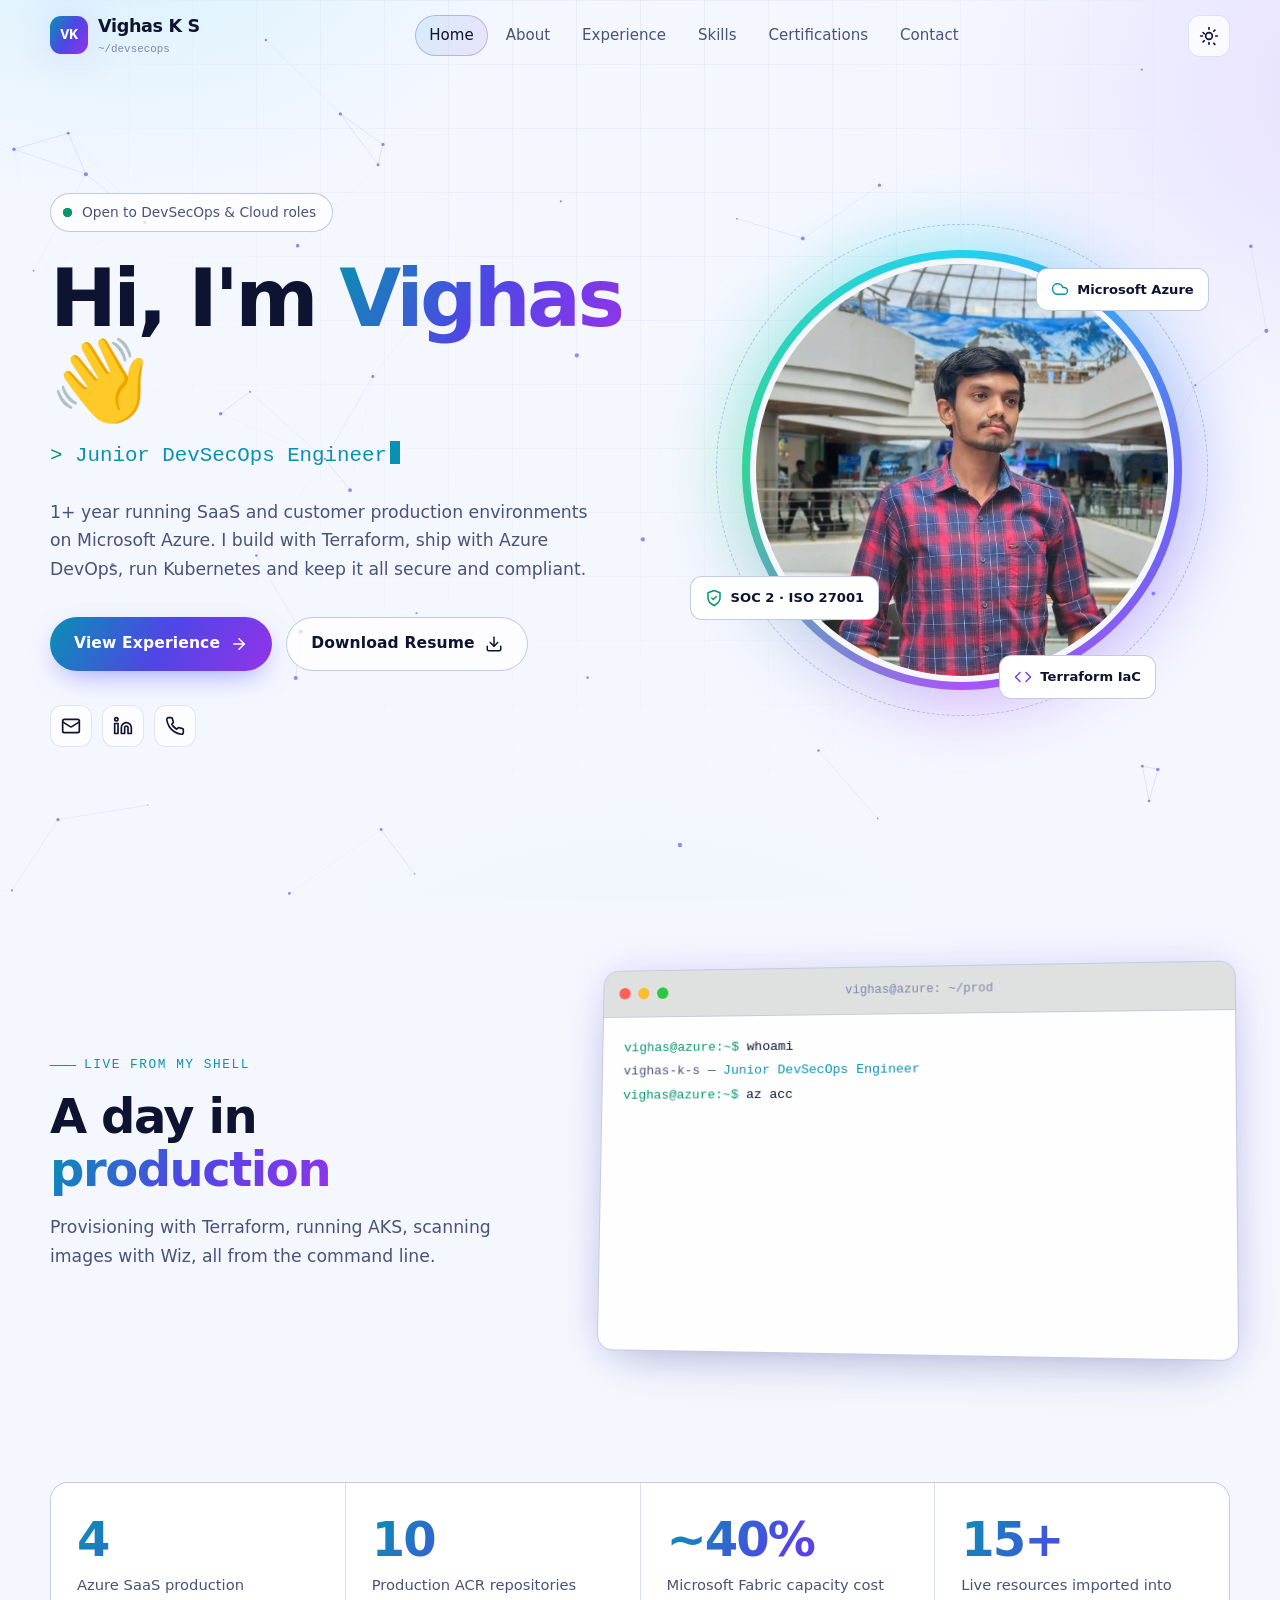
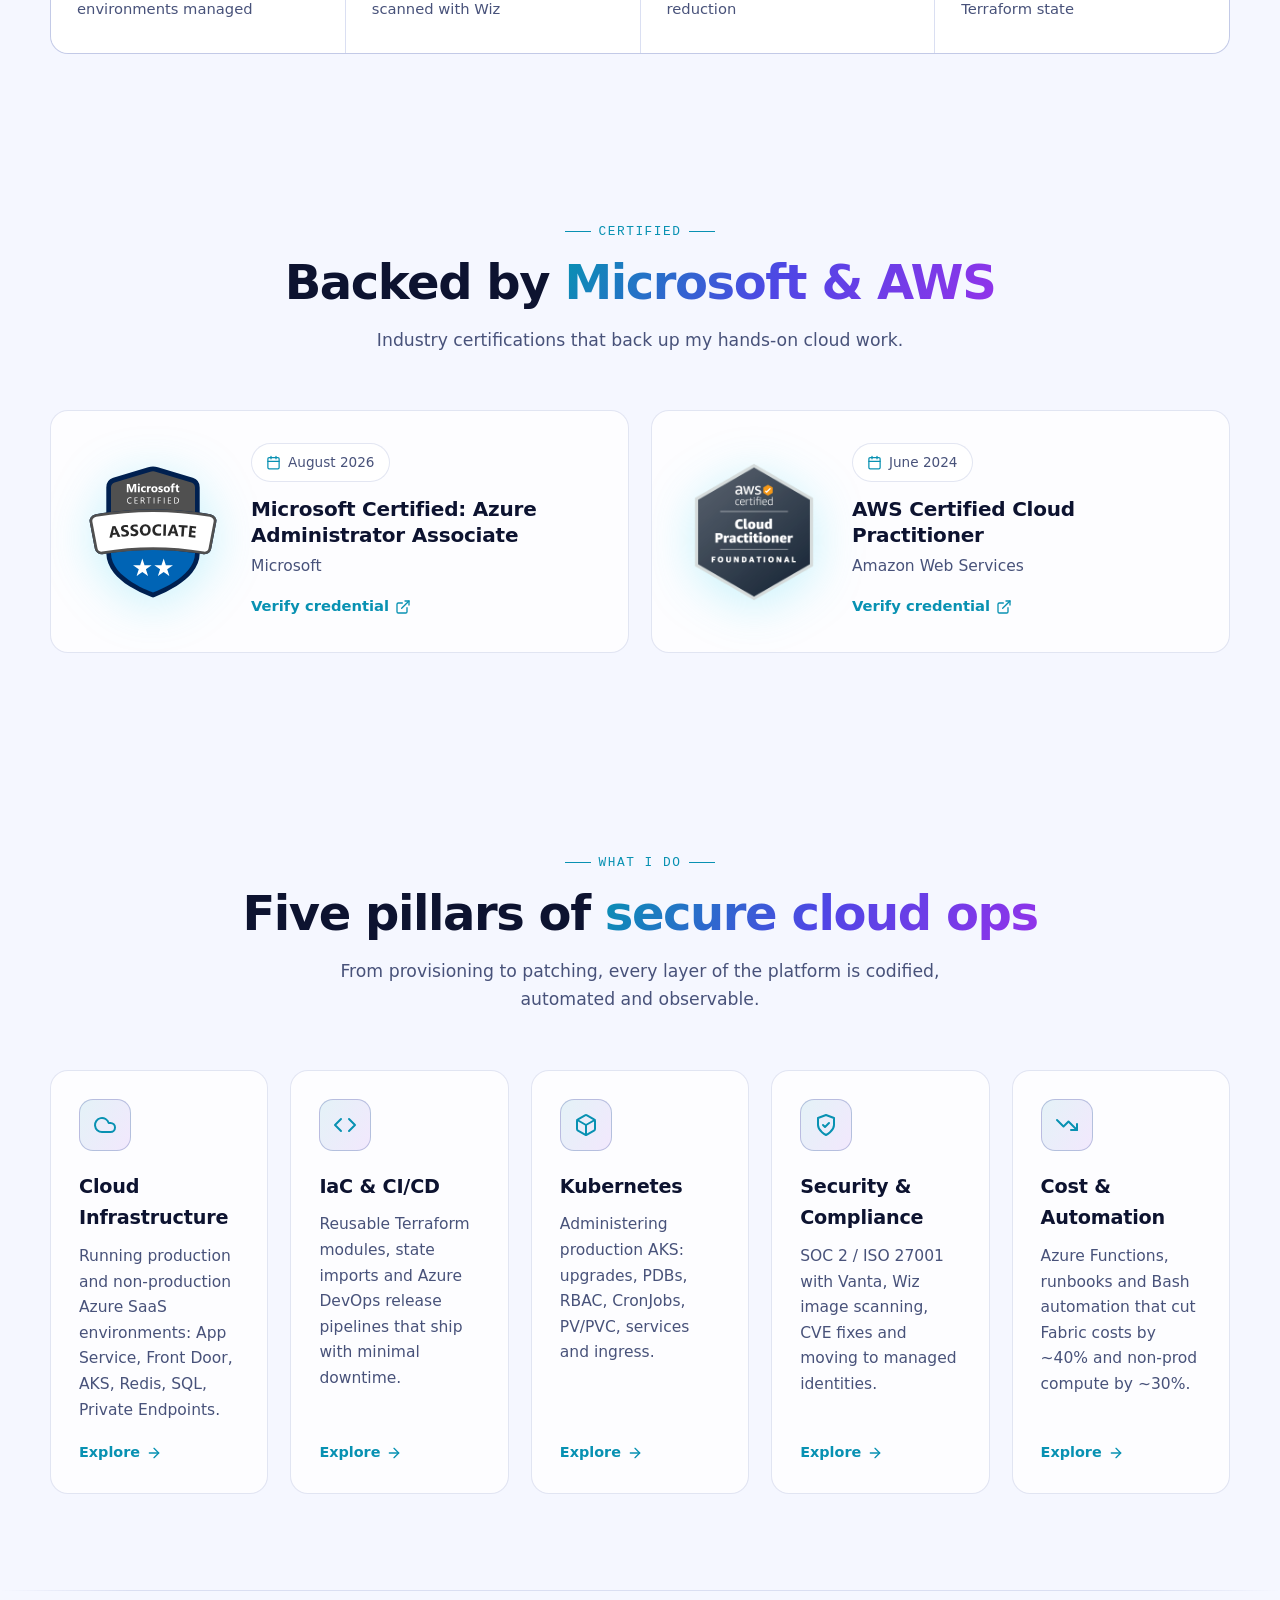
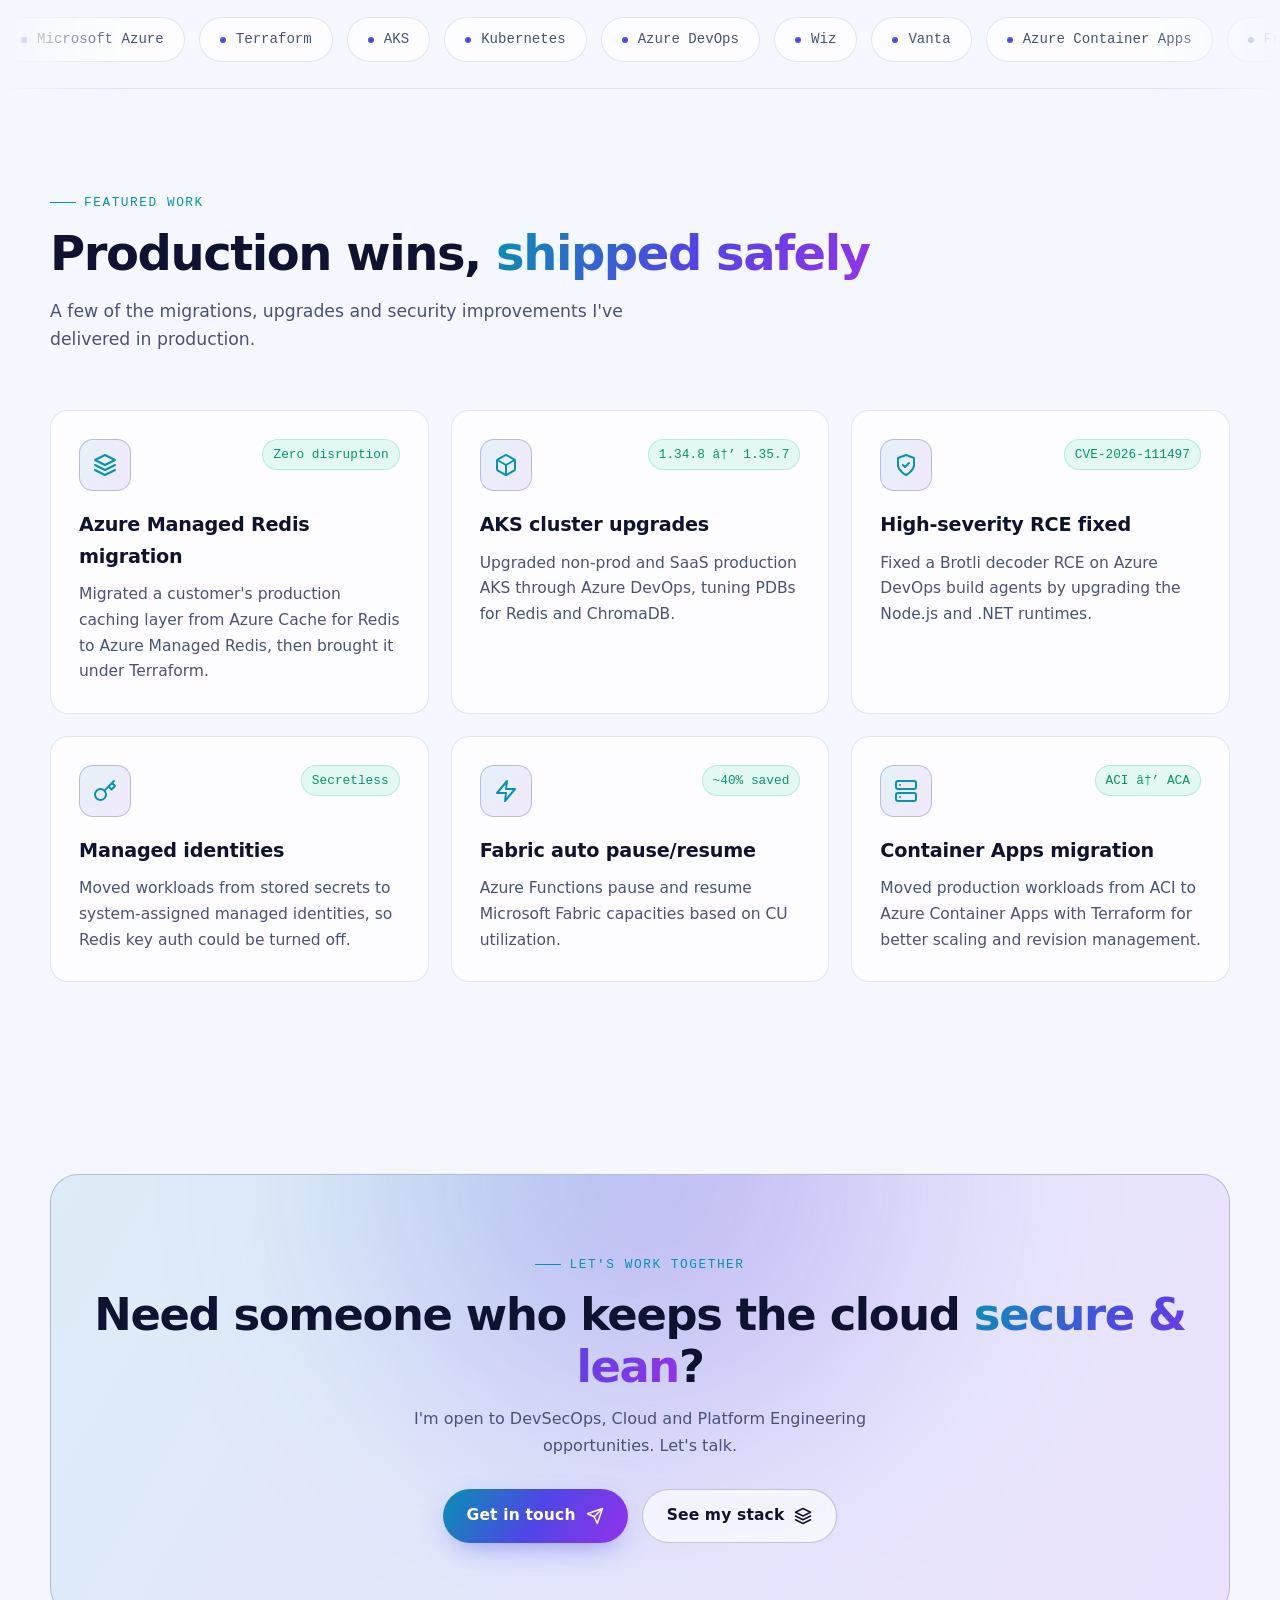
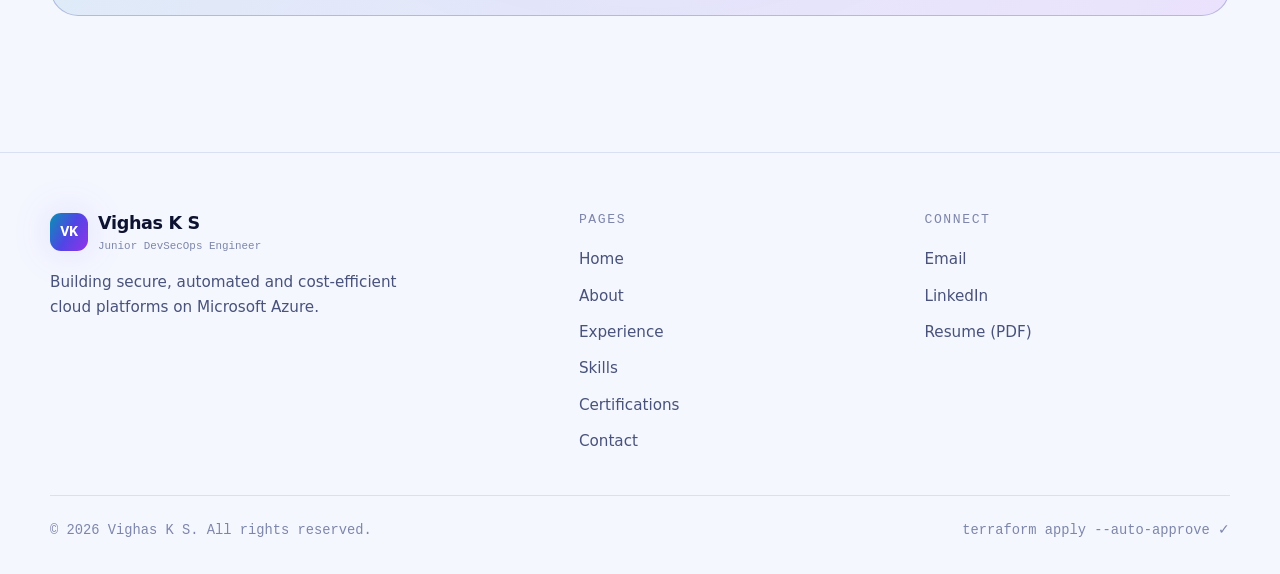
==== commit 4f50cf15: "Wire up the "Open to roles" toggle in the CMS The available field in content/profile.json now hides " ====
--- a/index.html
+++ b/index.html
@@ -25,7 +25,7 @@
     <section class="hero">
       <div class="container hero-grid">
         <div>
-          <div class="status-pill reveal"><span class="pulse"></span>Open to DevSecOps &amp; Cloud roles</div>
+          <div class="status-pill reveal" id="status-pill"><span class="pulse"></span>Open to DevSecOps &amp; Cloud roles</div>
           <h1 class="reveal" style="--d:.08s">Hi, I'm <span class="grad-text" id="hero-name">Vighas</span> <span class="wave">👋</span></h1>
           <div class="typed-line reveal" style="--d:.16s"><span class="prompt">&gt;</span> <span class="typed" id="typed"></span><span class="caret"></span></div>
           <p class="hero-text reveal" style="--d:.24s" id="hero-summary"></p>
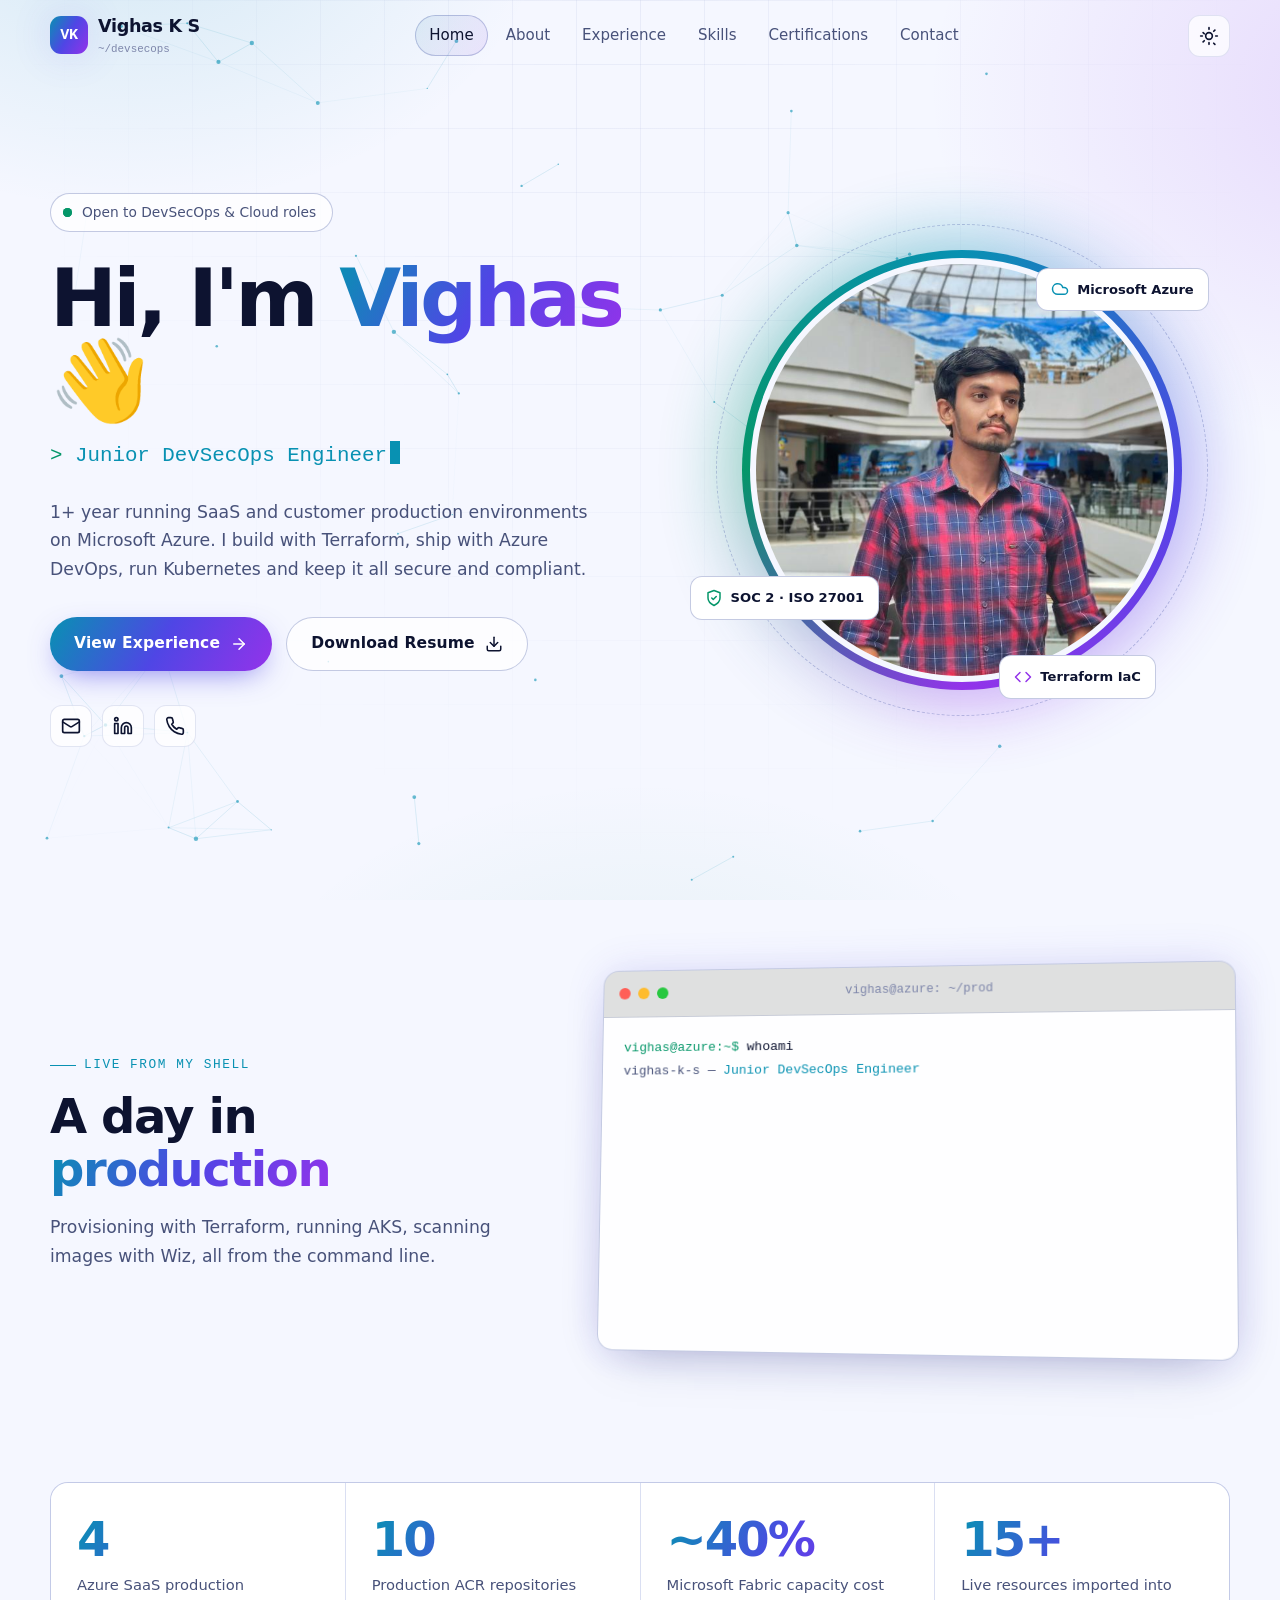
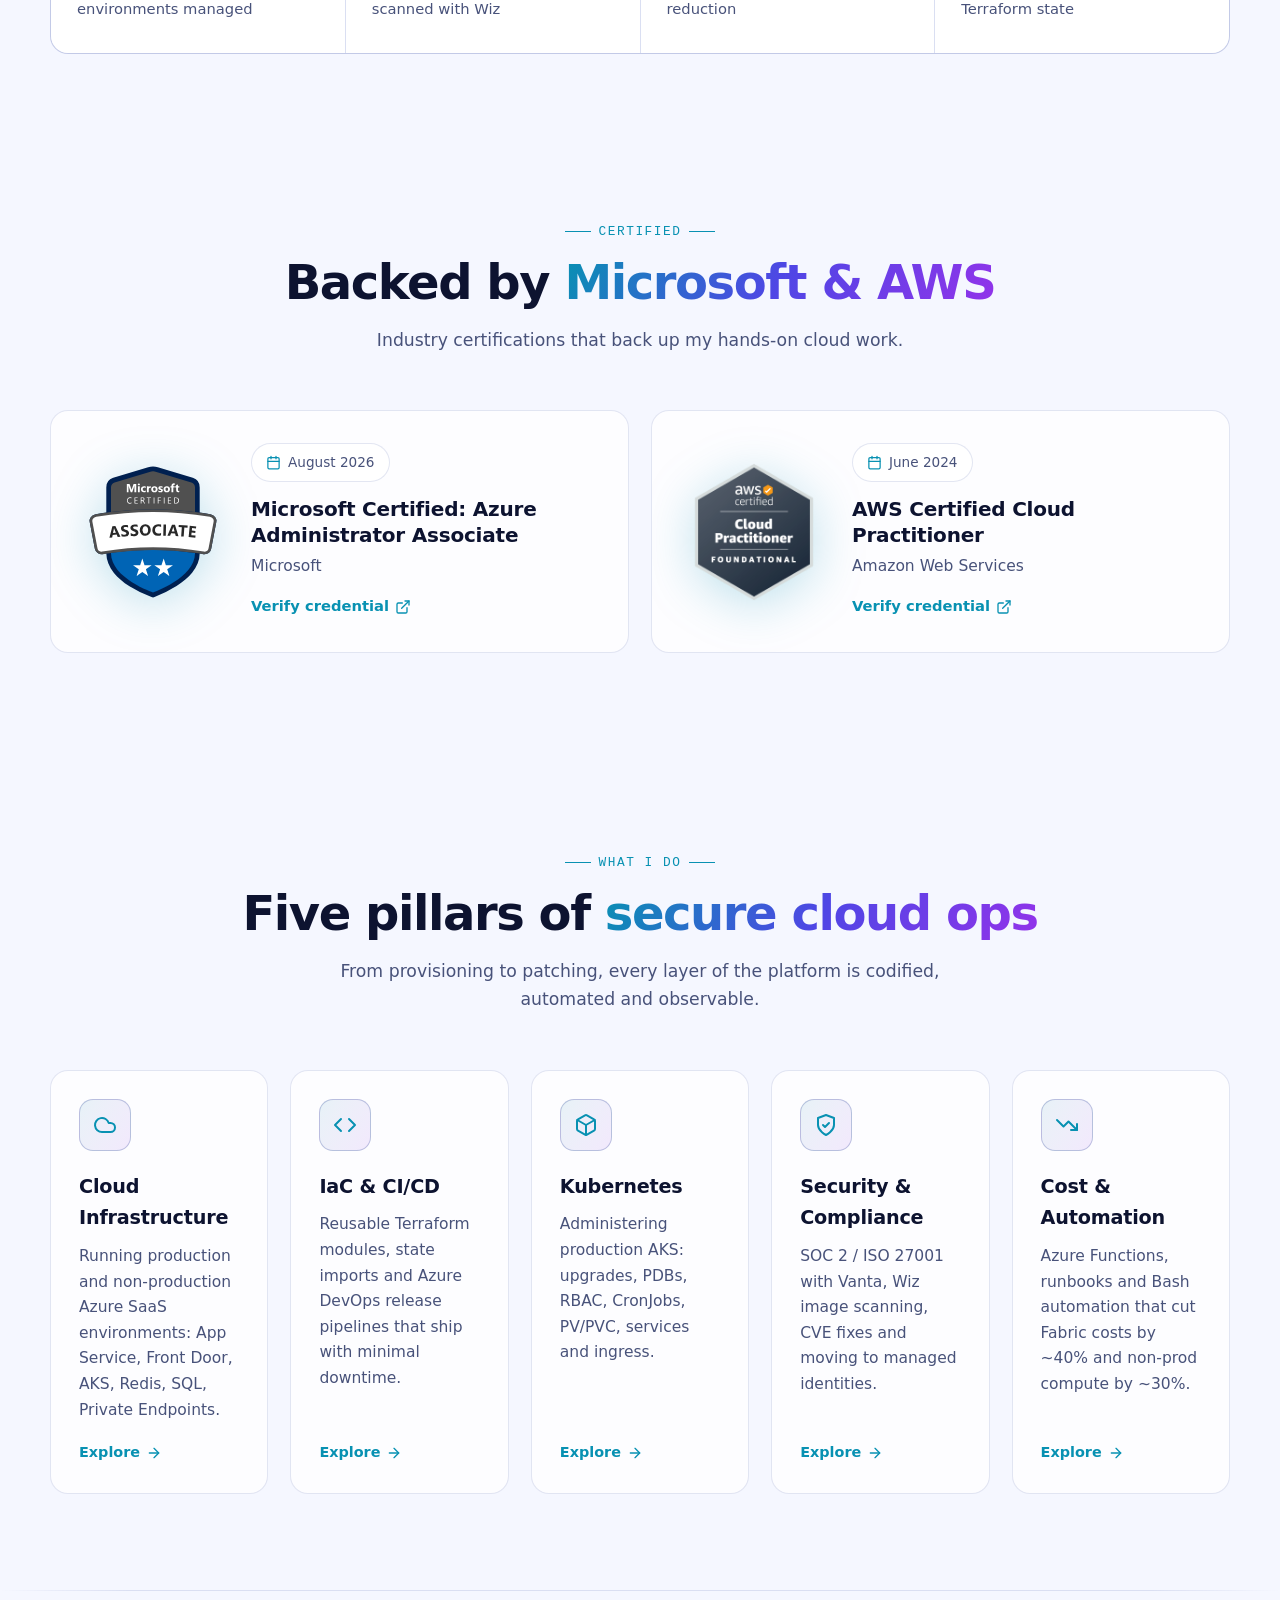
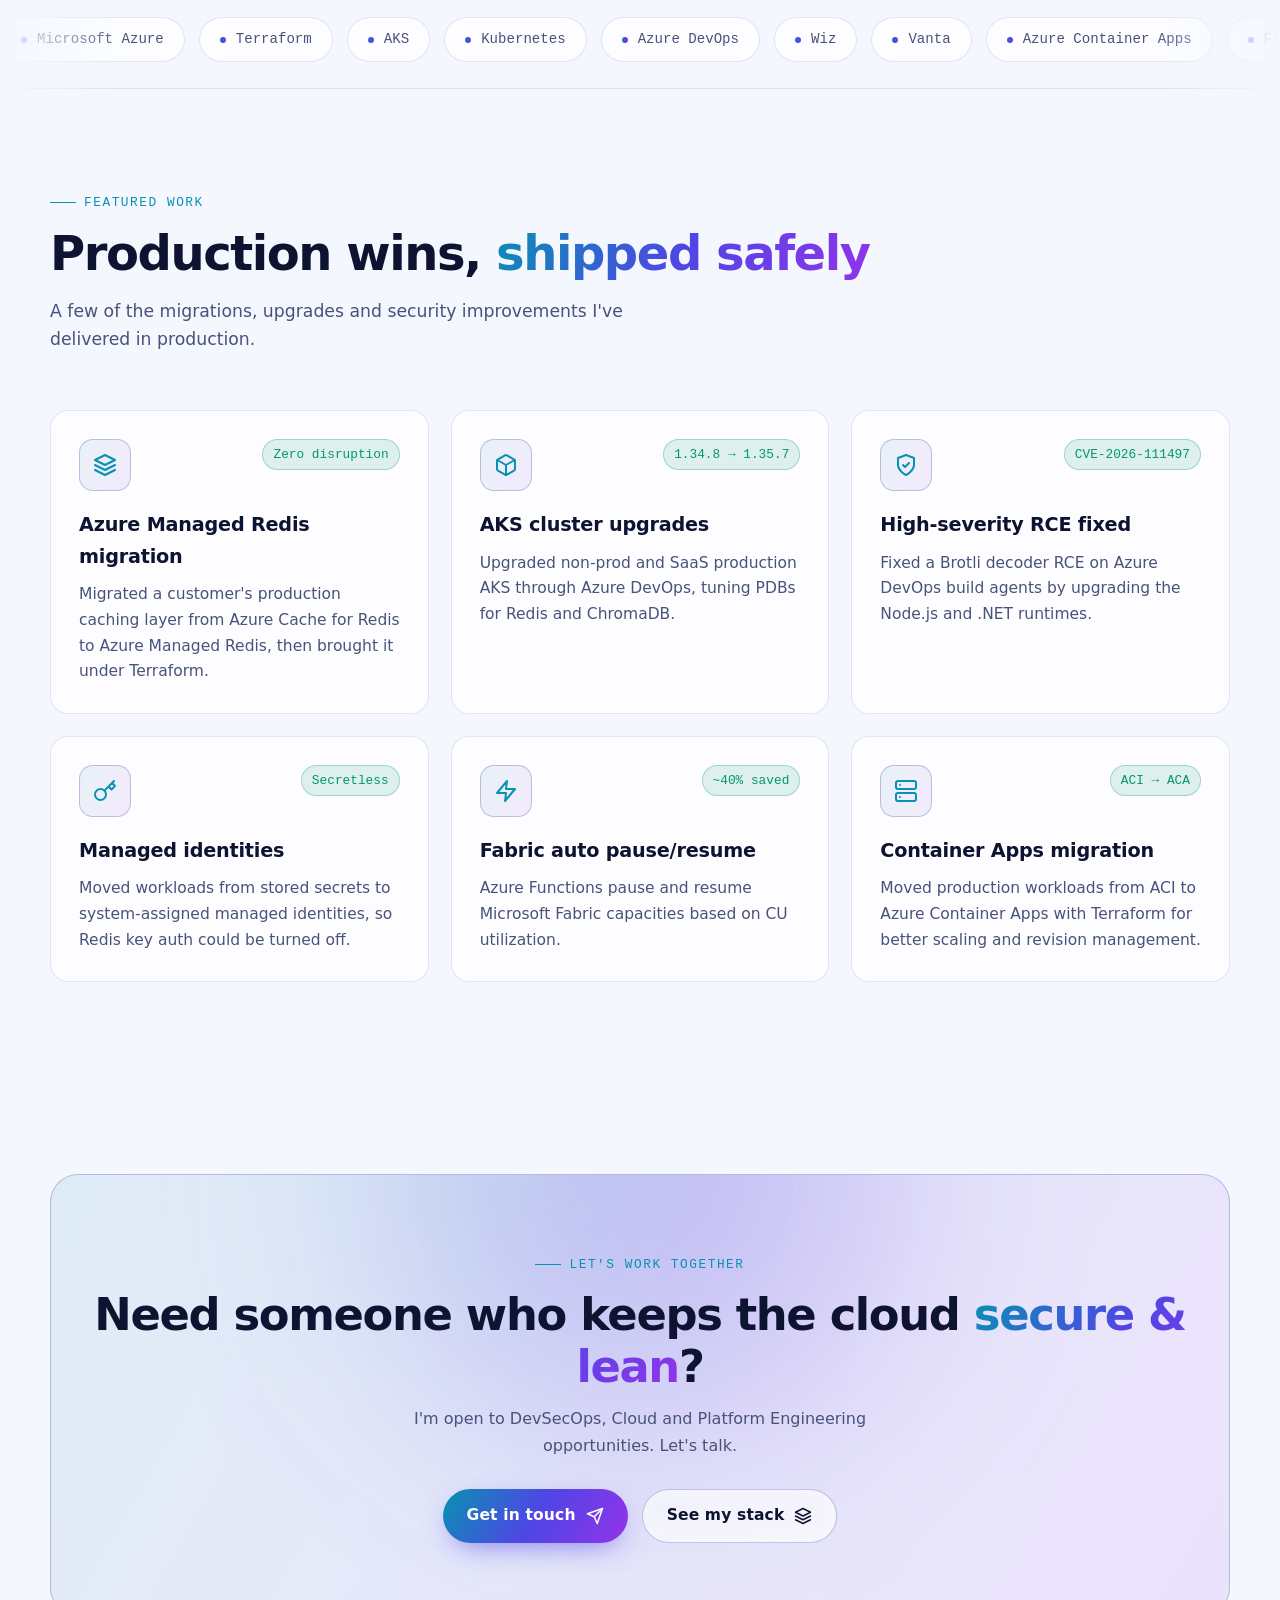
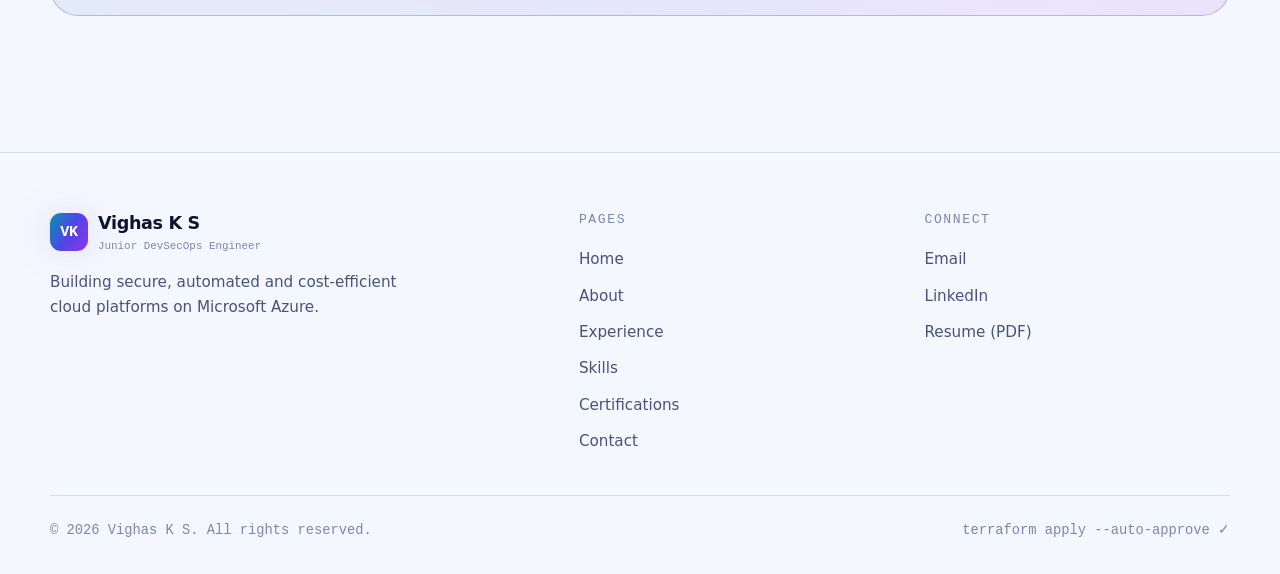
==== commit ca7483fc: "Make every page's text, menu, footer and colours editable in /admin - content/site.json: menu names," ====
--- a/index.html
+++ b/index.html
@@ -25,21 +25,21 @@
     <section class="hero">
       <div class="container hero-grid">
         <div>
-          <div class="status-pill reveal" id="status-pill"><span class="pulse"></span>Open to DevSecOps &amp; Cloud roles</div>
-          <h1 class="reveal" style="--d:.08s">Hi, I'm <span class="grad-text" id="hero-name">Vighas</span> <span class="wave">👋</span></h1>
+          <div class="status-pill reveal" id="status-pill"><span class="pulse"></span><span data-t="hero.badge">Open to DevSecOps &amp; Cloud roles</span></div>
+          <h1 class="reveal" style="--d:.08s"><span data-t="hero.greeting">Hi, I'm</span> <span class="grad-text" id="hero-name">Vighas</span> <span class="wave">👋</span></h1>
           <div class="typed-line reveal" style="--d:.16s"><span class="prompt">&gt;</span> <span class="typed" id="typed"></span><span class="caret"></span></div>
           <p class="hero-text reveal" style="--d:.24s" id="hero-summary"></p>
           <div class="hero-cta reveal" style="--d:.32s">
-            <a href="experience.html" class="btn btn-primary">View Experience <i data-icon="arrow"></i></a>
-            <a href="#" id="hero-resume" class="btn btn-ghost" target="_blank" rel="noopener">Download Resume <i data-icon="download"></i></a>
+            <a href="experience.html" class="btn btn-primary"><span data-t="hero.primaryButton">View Experience</span> <i data-icon="arrow"></i></a>
+            <a href="#" id="hero-resume" class="btn btn-ghost" target="_blank" rel="noopener"><span data-t="hero.resumeButton">Download Resume</span> <i data-icon="download"></i></a>
           </div>
           <div class="socials reveal" style="--d:.4s" id="hero-socials"></div>
         </div>
 
         <div class="avatar-wrap reveal" style="--d:.2s">
-          <div class="float-badge b1"><i data-icon="cloud"></i>Microsoft Azure</div>
-          <div class="float-badge b2"><i data-icon="shield"></i>SOC 2 · ISO 27001</div>
-          <div class="float-badge b3"><i data-icon="code"></i>Terraform IaC</div>
+          <div class="float-badge b1"><i data-icon="cloud"></i><span data-t="hero.floatBadge1">Microsoft Azure</span></div>
+          <div class="float-badge b2"><i data-icon="shield"></i><span data-t="hero.floatBadge2">SOC 2 · ISO 27001</span></div>
+          <div class="float-badge b3"><i data-icon="code"></i><span data-t="hero.floatBadge3">Terraform IaC</span></div>
           <div class="avatar" id="avatar">
             <div class="avatar-ring"></div>
             <img id="hero-photo" src="assets/img/profile.png" alt="Photo of Vighas K S" width="480" height="480" fetchpriority="high">
@@ -53,13 +53,13 @@
     <section class="section-sm">
       <div class="container term-section">
         <div class="reveal">
-          <span class="eyebrow">Live from my shell</span>
-          <h2 class="section-title">A day in <span class="grad-text">production</span></h2>
-          <p class="section-lead">Provisioning with Terraform, running AKS, scanning images with Wiz, all from the command line.</p>
+          <span class="eyebrow" data-t="terminal.eyebrow">Live from my shell</span>
+          <h2 class="section-title" data-t="terminal.title">A day in <span class="grad-text">production</span></h2>
+          <p class="section-lead" data-t="terminal.lead">Provisioning with Terraform, running AKS, scanning images with Wiz, all from the command line.</p>
         </div>
         <div class="terminal-wrap reveal" style="--d:.1s">
           <div class="terminal">
-            <div class="term-bar"><span></span><span></span><span></span><em>vighas@azure: ~/prod</em></div>
+            <div class="term-bar"><span></span><span></span><span></span><em data-t="terminal.windowTitle">vighas@azure: ~/prod</em></div>
             <div class="term-body" id="term-body" aria-label="Animated terminal showing DevSecOps commands"></div>
           </div>
         </div>
@@ -77,9 +77,9 @@
     <section class="section" id="certified">
       <div class="container">
         <div class="section-head center reveal">
-          <span class="eyebrow">Certified</span>
-          <h2 class="section-title">Backed by <span class="grad-text">Microsoft &amp; AWS</span></h2>
-          <p class="section-lead">Industry certifications that back up my hands-on cloud work.</p>
+          <span class="eyebrow" data-t="certified.eyebrow">Certified</span>
+          <h2 class="section-title" data-t="certified.title">Backed by <span class="grad-text">Microsoft &amp; AWS</span></h2>
+          <p class="section-lead" data-t="certified.lead">Industry certifications that back up my hands-on cloud work.</p>
         </div>
         <div class="grid grid-2" id="home-certs"></div>
       </div>
@@ -89,9 +89,9 @@
     <section class="section">
       <div class="container">
         <div class="section-head center reveal">
-          <span class="eyebrow">What I do</span>
-          <h2 class="section-title">Five pillars of <span class="grad-text">secure cloud ops</span></h2>
-          <p class="section-lead">From provisioning to patching, every layer of the platform is codified, automated and observable.</p>
+          <span class="eyebrow" data-t="pillars.eyebrow">What I do</span>
+          <h2 class="section-title" data-t="pillars.title">Five pillars of <span class="grad-text">secure cloud ops</span></h2>
+          <p class="section-lead" data-t="pillars.lead">From provisioning to patching, every layer of the platform is codified, automated and observable.</p>
         </div>
         <div class="grid grid-5" id="pillars"></div>
       </div>
@@ -104,9 +104,9 @@
     <section class="section">
       <div class="container">
         <div class="section-head reveal">
-          <span class="eyebrow">Featured work</span>
-          <h2 class="section-title">Production wins, <span class="grad-text">shipped safely</span></h2>
-          <p class="section-lead">A few of the migrations, upgrades and security improvements I've delivered in production.</p>
+          <span class="eyebrow" data-t="highlights.eyebrow">Featured work</span>
+          <h2 class="section-title" data-t="highlights.title">Production wins, <span class="grad-text">shipped safely</span></h2>
+          <p class="section-lead" data-t="highlights.lead">A few of the migrations, upgrades and security improvements I've delivered in production.</p>
         </div>
         <div class="grid grid-3" id="highlights"></div>
       </div>
@@ -116,12 +116,12 @@
     <section class="section">
       <div class="container">
         <div class="cta reveal">
-          <span class="eyebrow">Let's work together</span>
-          <h2>Need someone who keeps the cloud <span class="grad-text">secure &amp; lean</span>?</h2>
-          <p>I'm open to DevSecOps, Cloud and Platform Engineering opportunities. Let's talk.</p>
+          <span class="eyebrow" data-t="cta.eyebrow">Let's work together</span>
+          <h2 data-t="cta.title">Need someone who keeps the cloud <span class="grad-text">secure &amp; lean</span>?</h2>
+          <p data-t="cta.text">I'm open to DevSecOps, Cloud and Platform Engineering opportunities. Let's talk.</p>
           <div class="hero-cta">
-            <a href="contact.html" class="btn btn-primary">Get in touch <i data-icon="send"></i></a>
-            <a href="skills.html" class="btn btn-ghost">See my stack <i data-icon="layers"></i></a>
+            <a href="contact.html" class="btn btn-primary"><span data-t="cta.primaryButton">Get in touch</span> <i data-icon="send"></i></a>
+            <a href="skills.html" class="btn btn-ghost"><span data-t="cta.secondaryButton">See my stack</span> <i data-icon="layers"></i></a>
           </div>
         </div>
       </div>
--- a/assets/css/style.css
+++ b/assets/css/style.css
@@ -15,13 +15,15 @@
   --text-dim: #9aa6c9;
   --text-faint: #66729a;
   --primary: #22d3ee;
-  --secondary: #8b5cf6;
+  --secondary: #a855f7;
+  --grad-mid: #6366f1;
   --accent: #34d399;
   --warn: #fbbf24;
   --danger: #f87171;
-  --grad: linear-gradient(120deg, #22d3ee 0%, #6366f1 50%, #a855f7 100%);
-  --grad-soft: linear-gradient(120deg, rgba(34, 211, 238, 0.16), rgba(168, 85, 247, 0.16));
-  --glow: 0 0 40px rgba(34, 211, 238, 0.25);
+  /* Derived from --primary / --grad-mid / --secondary (editable in /admin) */
+  --grad: linear-gradient(120deg, var(--primary) 0%, var(--grad-mid) 50%, var(--secondary) 100%);
+  --grad-soft: linear-gradient(120deg, color-mix(in srgb, var(--primary) 16%, transparent), color-mix(in srgb, var(--secondary) 16%, transparent));
+  --glow: 0 0 40px color-mix(in srgb, var(--primary) 25%, transparent);
   --shadow: 0 20px 60px -20px rgba(0, 0, 0, 0.6);
   --radius: 18px;
   --radius-sm: 10px;
@@ -44,11 +46,11 @@
   --text-dim: #48527a;
   --text-faint: #7d86aa;
   --primary: #0891b2;
-  --secondary: #7c3aed;
+  --secondary: #9333ea;
+  --grad-mid: #4f46e5;
   --accent: #059669;
-  --grad: linear-gradient(120deg, #0891b2 0%, #4f46e5 50%, #9333ea 100%);
-  --grad-soft: linear-gradient(120deg, rgba(8, 145, 178, 0.1), rgba(147, 51, 234, 0.1));
-  --glow: 0 0 40px rgba(79, 70, 229, 0.15);
+  --grad-soft: linear-gradient(120deg, color-mix(in srgb, var(--primary) 10%, transparent), color-mix(in srgb, var(--secondary) 10%, transparent));
+  --glow: 0 0 40px color-mix(in srgb, var(--grad-mid) 15%, transparent);
   --shadow: 0 20px 50px -25px rgba(30, 40, 90, 0.35);
   color-scheme: light;
 }
@@ -82,9 +84,9 @@
 .bg-glow {
   position: fixed; inset: 0; z-index: -3; pointer-events: none;
   background:
-    radial-gradient(700px 500px at 10% -10%, rgba(34, 211, 238, 0.14), transparent 60%),
-    radial-gradient(800px 600px at 110% 10%, rgba(139, 92, 246, 0.16), transparent 60%),
-    radial-gradient(700px 500px at 50% 120%, rgba(52, 211, 153, 0.08), transparent 60%),
+    radial-gradient(700px 500px at 10% -10%, color-mix(in srgb, var(--primary) 14%, transparent), transparent 60%),
+    radial-gradient(800px 600px at 110% 10%, color-mix(in srgb, var(--secondary) 16%, transparent), transparent 60%),
+    radial-gradient(700px 500px at 50% 120%, color-mix(in srgb, var(--accent) 8%, transparent), transparent 60%),
     var(--bg);
 }
 .bg-grid {
@@ -172,13 +174,13 @@
 }
 .btn .icon { width: 18px; height: 18px; transition: transform 0.3s var(--ease); }
 .btn:hover .icon { transform: translateX(3px); }
-.btn-primary { background: var(--grad); color: #fff; box-shadow: 0 10px 30px -10px rgba(99, 102, 241, 0.7); }
+.btn-primary { background: var(--grad); color: #fff; box-shadow: 0 10px 30px -10px color-mix(in srgb, var(--grad-mid) 70%, transparent); }
 .btn-primary::after {
   content: ""; position: absolute; inset: 0; z-index: -1;
   background: linear-gradient(120deg, transparent 30%, rgba(255, 255, 255, 0.35) 50%, transparent 70%);
   transform: translateX(-100%); transition: transform 0.7s var(--ease);
 }
-.btn-primary:hover { transform: translateY(-3px); box-shadow: 0 16px 40px -12px rgba(99, 102, 241, 0.9); }
+.btn-primary:hover { transform: translateY(-3px); box-shadow: 0 16px 40px -12px color-mix(in srgb, var(--grad-mid) 90%, transparent); }
 .btn-primary:hover::after { transform: translateX(100%); }
 .btn-ghost { background: var(--surface); border: 1px solid var(--border-strong); color: var(--text); backdrop-filter: blur(10px); }
 .btn-ghost:hover { transform: translateY(-3px); border-color: var(--primary); }
@@ -222,7 +224,7 @@
 .card::before {
   /* cursor spotlight */
   content: ""; position: absolute; inset: 0; pointer-events: none; opacity: 0;
-  background: radial-gradient(400px circle at var(--mx, 50%) var(--my, 50%), rgba(34, 211, 238, 0.12), transparent 45%);
+  background: radial-gradient(400px circle at var(--mx, 50%) var(--my, 50%), color-mix(in srgb, var(--primary) 12%, transparent), transparent 45%);
   transition: opacity 0.4s;
 }
 .card:hover::before { opacity: 1; }
@@ -292,7 +294,7 @@
 .term-bar em { margin-left: auto; margin-right: auto; font-style: normal; font-family: var(--mono); font-size: 0.78rem; color: var(--text-faint); transform: translateX(-22px); }
 .term-body { padding: 20px 22px 24px; font-family: var(--mono); font-size: 0.84rem; line-height: 1.85; min-height: 340px; }
 .term-body .ln { white-space: pre-wrap; word-break: break-word; }
-.term-body .cmd::before { content: "vighas@azure:~$ "; color: var(--accent); }
+.term-body .cmd::before { content: var(--prompt, "vighas@azure:~$ "); color: var(--accent); }
 .term-body .out { color: var(--text-dim); }
 .term-body .ok { color: var(--accent); }
 .term-body .hl { color: var(--primary); }
@@ -324,7 +326,7 @@
 }
 .avatar-ring {
   position: absolute; inset: 0; border-radius: 50%;
-  background: conic-gradient(from 0deg, #22d3ee, #6366f1, #a855f7, #34d399, #22d3ee);
+  background: conic-gradient(from 0deg, var(--primary), var(--grad-mid), var(--secondary), var(--accent), var(--primary));
   animation: spin 8s linear infinite;
 }
 .avatar-ring::after {
@@ -378,7 +380,7 @@
 .highlight .metric {
   display: inline-block; font-family: var(--mono); font-size: 0.8rem;
   padding: 4px 10px; border-radius: 999px; margin-bottom: 14px;
-  background: rgba(52, 211, 153, 0.12); color: var(--accent); border: 1px solid rgba(52, 211, 153, 0.3);
+  background: color-mix(in srgb, var(--accent) 12%, transparent); color: var(--accent); border: 1px solid color-mix(in srgb, var(--accent) 30%, transparent);
 }
 .highlight .hi-top { display: flex; justify-content: space-between; align-items: flex-start; gap: 12px; }
 .highlight .card-icon { margin-bottom: 18px; }
@@ -444,7 +446,7 @@
   font-size: 0.85rem; color: var(--text-dim);
 }
 .chip .icon { width: 15px; height: 15px; color: var(--primary); }
-.chip.live { color: var(--accent); border-color: rgba(52, 211, 153, 0.35); }
+.chip.live { color: var(--accent); border-color: color-mix(in srgb, var(--accent) 35%, transparent); }
 
 .filters { display: flex; flex-wrap: wrap; gap: 10px; margin-bottom: 40px; }
 .filter-btn {
@@ -457,7 +459,7 @@
 .filter-btn .icon { width: 16px; height: 16px; }
 .filter-btn .count { font-family: var(--mono); font-size: 0.75rem; padding: 1px 7px; border-radius: 999px; background: var(--border); }
 .filter-btn:hover { color: var(--text); border-color: var(--border-strong); }
-.filter-btn.active { background: var(--grad); color: #fff; border-color: transparent; box-shadow: 0 8px 24px -10px rgba(99, 102, 241, 0.8); }
+.filter-btn.active { background: var(--grad); color: #fff; border-color: transparent; box-shadow: 0 8px 24px -10px color-mix(in srgb, var(--grad-mid) 80%, transparent); }
 .filter-btn.active .count { background: rgba(255, 255, 255, 0.25); }
 
 .job { margin-bottom: 56px; }
@@ -474,7 +476,7 @@
 .tl-head small { display: block; font-family: var(--mono); color: var(--text-faint); font-size: 0.78rem; }
 .tl-items { display: grid; gap: 14px; }
 .tl-item { padding: 20px 22px; display: grid; grid-template-columns: auto 1fr; gap: 14px; }
-.tl-item .check { width: 26px; height: 26px; border-radius: 8px; display: grid; place-items: center; background: rgba(52, 211, 153, 0.12); color: var(--accent); margin-top: 1px; }
+.tl-item .check { width: 26px; height: 26px; border-radius: 8px; display: grid; place-items: center; background: color-mix(in srgb, var(--accent) 12%, transparent); color: var(--accent); margin-top: 1px; }
 .tl-item .check .icon { width: 15px; height: 15px; }
 .tl-item p { color: var(--text-dim); font-size: 0.98rem; }
 .tl-item p strong { color: var(--text); font-weight: 600; }
@@ -543,7 +545,7 @@
 .badge.other { background: var(--grad); }
 .badge small { display: block; font-size: 0.6rem; font-weight: 500; opacity: 0.9; }
 .badge-media { position: relative; width: 92px; height: 92px; flex-shrink: 0; display: grid; place-items: center; }
-.badge-media img { width: 100%; height: 100%; object-fit: contain; filter: drop-shadow(0 8px 24px rgba(34, 211, 238, 0.25)); transition: transform 0.5s var(--ease); }
+.badge-media img { width: 100%; height: 100%; object-fit: contain; filter: drop-shadow(0 8px 24px color-mix(in srgb, var(--primary) 25%, transparent)); transition: transform 0.5s var(--ease); }
 .badge-media .badge { display: none; }
 .badge-media.no-img img { display: none; }
 .badge-media.no-img .badge { display: grid; }
